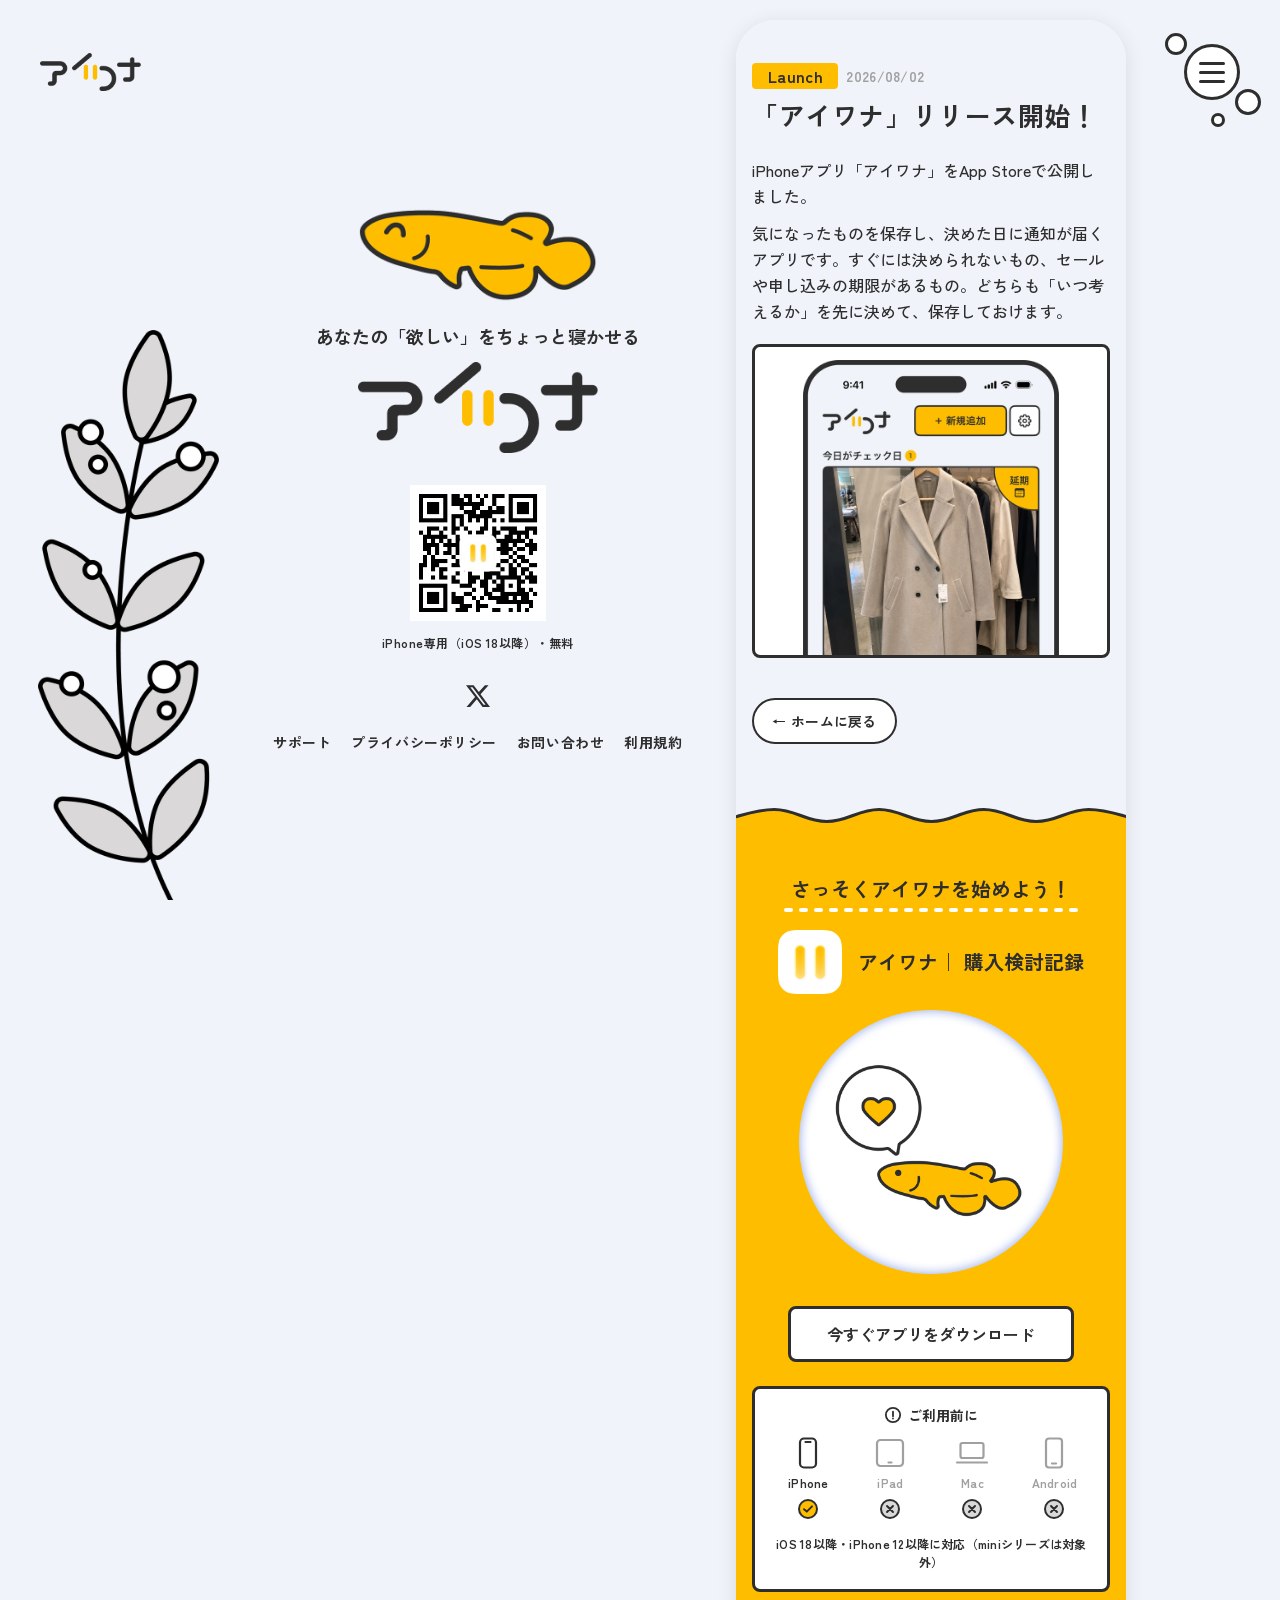
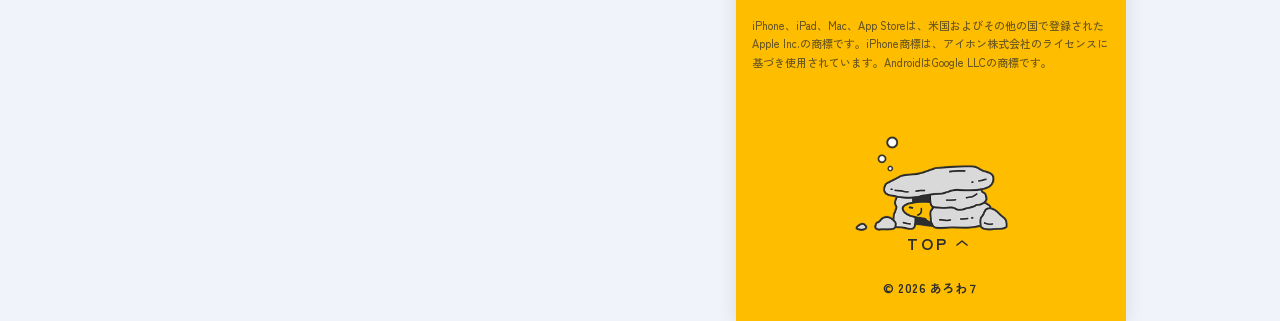
==== news-launch.html @ 1cb03735 "アイワナ公式サイト 公開版（v3.45 相当・GitHub Pages 用） Co-Authored-By: Claude Fable 5.1 <noreply@anthropic.com> Clau" ====
<!doctype html>
<html lang="ja">
<head>
<meta charset="utf-8">
<meta name="viewport" content="width=device-width, initial-scale=1">
<title>「アイワナ」リリース開始！｜アイワナ公式サイト</title>
<meta name="version" content="v3.45 2026-11-09">
<meta name="description" content="iPhoneアプリ「アイワナ」をApp Storeで公開しました。">
<!-- OGP v3.45：SNSやチャットにURLを貼ったときのカード。公開版：og:url と og:image は GitHub Pages のURL。画像は img/ogp.png（1200×630・案B＝魚＋コピー＋ロゴ） -->
<meta property="og:type" content="website">
<meta property="og:site_name" content="アイワナ公式サイト">
<meta property="og:locale" content="ja_JP">
<meta property="og:title" content="「アイワナ」リリース開始！｜アイワナ公式サイト">
<meta property="og:description" content="iPhoneアプリ「アイワナ」をApp Storeで公開しました。">
<meta property="og:url" content="https://ch1cq.github.io/Aiwana_web/news-launch.html">
<meta property="og:image" content="https://ch1cq.github.io/Aiwana_web/img/ogp.png">
<meta property="og:image:width" content="1200">
<meta property="og:image:height" content="630">
<meta name="twitter:card" content="summary_large_image">
<link rel="icon" href="img/favicon.ico" sizes="any">
<link rel="icon" type="image/png" sizes="192x192" href="img/app-icon.png">
<link rel="apple-touch-icon" href="img/app-icon.png">
<link rel="preconnect" href="https://fonts.googleapis.com">
<link rel="preconnect" href="https://fonts.gstatic.com" crossorigin>
<link href="https://fonts.googleapis.com/css2?family=Zen+Kaku+Gothic+New:wght@500;700;900&amp;display=swap" rel="stylesheet">
<link rel="stylesheet" href="css/style.css?v=3.45">
</head>
<body>
<div class="page">
<!-- ヘッダー（スマホ幅）：白＝ロゴ＋メニュー／黄＝アプリアイコン＋名前＋ダウンロード。出ている方が上へ引っ込んでから次が上から出る -->
<header class="hdr hdr-w on">
 <div class="in hdr-in">
  <a class="hdr-logo" href="index.html" data-goto aria-label="アイワナ公式サイトのトップへ"><img src="img/logo.png" alt="アイワナ"></a>
  <button class="burger" type="button" aria-label="メニューを開く" aria-expanded="false" data-open-menu><span></span><span></span><span></span></button>
 </div>
</header>
<header class="hdr hdr-y" aria-hidden="true">
 <div class="in hdr-in">
  <a class="hdr-app" href="index.html" data-goto tabindex="-1"><img src="img/app-icon.png" alt="">アイワナ</a>
  <a class="hdr-dl" href="https://apps.apple.com/app/id6790331914" tabindex="-1">アプリをダウンロード</a>
 </div>
</header>
<!-- ヘッダー（PC幅・みんなの銀行）：画面の幅いっぱい・背景なし。下へスクロールで隠れ、上へで出る -->
<div class="phdr">
 <a class="phdr-logo" href="index.html" data-goto aria-label="アイワナ公式サイトのトップへ"><img src="img/logo.png" alt="アイワナ"></a>
 <button class="burger phdr-burger" type="button" aria-label="メニューを開く" aria-expanded="false" data-open-menu><span></span><span></span><span></span><i class="bub"></i></button> <!-- v3.37：丸の周りに泡3つ（::before・::after・i.bub） -->
</div>
<!-- PC幅の背景：薄青の水槽。アロワナが左右から泳いで入ってくる -->
<div class="bg-layer" aria-hidden="true">
 <img class="bg-plant" src="img/bg-plant.png" alt="" width="440" height="1402"> <!-- v3.37：水草（アセット47→v3.40でアセット48に。線が細い方）。PC幅の左下に固定。v3.39：1280px未満は本体と一緒に左へ動いて画面の外へ -->
</div>
<div class="layout">
<!-- 左（PC幅だけ）v3.28〜：ADAYの構成。画面に固定した面に、魚（その場でふよふよ・口から泡）・キャッチコピー・ロゴ・QR。下にFOLLOW US -->
<aside class="side" aria-label="アイワナについて">
 <div class="side-stack">
  <div class="hero">
   <div class="hero-fish fy"><img src="img/bg-arowana-1.png" alt="" width="519" height="204"><i class="hero-bub"></i><i class="hero-bub"></i><i class="hero-bub"></i></div>
   <p class="hero-copy">あなたの「欲しい」をちょっと寝かせる</p>
   <img class="hero-logo" src="img/logo.png" alt="アイワナ" width="302" height="114">
   <img class="hero-qr" src="img/qr-appstore.png" alt="App Storeのアイワナのページを開くQRコード" width="400" height="400">
   <p class="hero-note">iPhone専用（iOS 18以降）・無料</p>
  </div>
  <a class="hero-x" href="https://x.com/aiwana_app" aria-label="公式X（@aiwana_app）"><svg aria-hidden="true" width="20" height="20" viewBox="0 0 16 16"><path d="M12.6 .75h2.454L9.694 6.892 16 15.25h-4.937L7.196 10.18 2.771 15.25H.316l5.733-6.57L0 .75h5.063l3.495 4.633L12.6.75Zm-.86 13.028h1.36L4.323 2.145H2.865l8.875 11.633Z" fill="currentColor"></path></svg></a>
  <nav class="hero-links" aria-label="サポートと規約"><a href="support.html" data-goto>サポート</a><a href="privacy.html" data-goto>プライバシーポリシー</a><a href="https://docs.google.com/forms/d/e/1FAIpQLSeYzxMm0aLARxkDsGyXCwRQ1I5td704eaObtqfq3ke3TdoxKg/viewform">お問い合わせ</a><a href="terms.html" data-goto>利用規約</a></nav>
 </div>
</aside>
<main class="col">

<article class="art">
 <div class="in rv" style="display: flex; flex-direction: column">
<p class="art-meta"><span class="news-tag">Launch</span><span class="news-date">2026/08/02</span></p>
   <h1>「アイワナ」リリース開始！</h1>
    <p class="lead-p">iPhoneアプリ「アイワナ」をApp Storeで公開しました。</p>
    <p>気になったものを保存し、決めた日に通知が届くアプリです。すぐには決められないもの、セールや申し込みの期限があるもの。どちらも「いつ考えるか」を先に決めて、保存しておけます。</p>
    <figure class="art-fig"><img src="img/kv-phone-home.webp" alt="アイワナのホーム画面"></figure>
  <a class="pill-link art-back" href="index.html" data-goto>← ホームに戻る</a>
 </div>
</article>

<div class="sep" aria-hidden="true" style="background: #f1f3fa"><svg class="wave" viewBox="14 0 390 24" preserveAspectRatio="none" width="100%" height="24"><path d="M0 13.5C0 13.5 31.31 1.5 52.375 1.5C73.44 1.5 83.69 13.5 104.75 13.5C125.81 13.5 136.06 1.5 157.125 1.5C178.19 1.5 188.44 13.5 209.5 13.5C230.56 13.5 240.81 1.5 261.875 1.5C282.94 1.5 293.19 13.5 314.25 13.5C335.31 13.5 345.56 1.5 366.625 1.5C387.69 1.5 419 13.5 419 13.5 V24 H0 Z" fill="#ffbd00"></path><path d="M0 13.5C0 13.5 31.31 1.5 52.375 1.5C73.44 1.5 83.69 13.5 104.75 13.5C125.81 13.5 136.06 1.5 157.125 1.5C178.19 1.5 188.44 13.5 209.5 13.5C230.56 13.5 240.81 1.5 261.875 1.5C282.94 1.5 293.19 13.5 314.25 13.5C335.31 13.5 345.56 1.5 366.625 1.5C387.69 1.5 419 13.5 419 13.5" fill="none" stroke="#2e2e2e" stroke-width="3" vector-effect="non-scaling-stroke"></path></svg></div>
<!-- Download -->
<section id="download" class="sec dl-sec">
 <div class="in rv">
  <div class="dl-head">
   <h2 class="dl-title">さっそくアイワナを始めよう！</h2>
   <svg aria-hidden="true" width="295" height="4" viewBox="0 0 295 4" style="margin-top: 2px; max-width: 100%"><line x1="2" y1="2" x2="293" y2="2" stroke="#ffffff" stroke-width="4" stroke-dasharray="5 10" stroke-linecap="round"></line></svg>
  </div>
  <div class="dl-app">
   <img src="img/app-icon.png" alt="アイワナのアプリアイコン">
   <p>アイワナ｜ 購入検討記録</p>
  </div>
  <img class="dl-mascot" src="img/mascot-heart.webp" alt="ハートの吹き出しとアロワナのマスコット">
  <div class="dl-cta">
   <a href="https://apps.apple.com/app/id6790331914" class="dl-btn">今すぐアプリをダウンロード</a>
  </div>
  <div class="notice">
   <p class="notice-h"><svg aria-hidden="true" width="18" height="18" viewBox="0 0 24 24" fill="none" stroke="#2e2e2e" stroke-width="2.4" stroke-linecap="round" style="flex: none"><circle cx="12" cy="12" r="9.5"></circle><path d="M12 7.5v6M12 16.6v.1"></path></svg>ご利用前に</p>
     <ul class="dev-row" aria-label="対応機種">
      <li class="ok"><svg aria-hidden="true" width="36" height="36" viewBox="0 0 36 36" fill="none" stroke="#2e2e2e" stroke-width="2.2" stroke-linecap="round" stroke-linejoin="round"><rect x="10" y="3.5" width="16" height="29" rx="4" fill="#ffffff"></rect><path d="M15.5 7h5"></path></svg><span>iPhone</span><svg class="mk" aria-label="対応" width="20" height="20" viewBox="0 0 20 20"><circle cx="10" cy="10" r="9" fill="#ffbd00" stroke="#2e2e2e" stroke-width="2"></circle><path d="M6 10.2l2.8 2.4L14 7.4" fill="none" stroke="#2e2e2e" stroke-width="2" stroke-linecap="round" stroke-linejoin="round"></path></svg></li>
      <li class="ng"><svg aria-hidden="true" width="36" height="36" viewBox="0 0 36 36" fill="none" stroke="#2e2e2e" stroke-width="2.2" stroke-linecap="round" stroke-linejoin="round"><rect x="5" y="5" width="26" height="26" rx="3.5"></rect><path d="M16.5 27.5h3"></path></svg><span>iPad</span><svg class="mk" aria-label="非対応" width="20" height="20" viewBox="0 0 20 20"><circle cx="10" cy="10" r="9" fill="#d9d9d9" stroke="#2e2e2e" stroke-width="2"></circle><path d="M7 7l6 6M13 7l-6 6" stroke="#2e2e2e" stroke-width="2" stroke-linecap="round"></path></svg></li>
      <li class="ng"><svg aria-hidden="true" width="36" height="36" viewBox="0 0 36 36" fill="none" stroke="#2e2e2e" stroke-width="2.2" stroke-linecap="round" stroke-linejoin="round"><rect x="6.5" y="8" width="23" height="15" rx="2"></rect><path d="M3 27.5h30"></path></svg><span>Mac</span><svg class="mk" aria-label="非対応" width="20" height="20" viewBox="0 0 20 20"><circle cx="10" cy="10" r="9" fill="#d9d9d9" stroke="#2e2e2e" stroke-width="2"></circle><path d="M7 7l6 6M13 7l-6 6" stroke="#2e2e2e" stroke-width="2" stroke-linecap="round"></path></svg></li>
      <li class="ng"><svg aria-hidden="true" width="36" height="36" viewBox="0 0 36 36" fill="none" stroke="#2e2e2e" stroke-width="2.2" stroke-linecap="round" stroke-linejoin="round"><rect x="10" y="3.5" width="16" height="29" rx="3"></rect><path d="M16 28.5h4"></path></svg><span>Android</span><svg class="mk" aria-label="非対応" width="20" height="20" viewBox="0 0 20 20"><circle cx="10" cy="10" r="9" fill="#d9d9d9" stroke="#2e2e2e" stroke-width="2"></circle><path d="M7 7l6 6M13 7l-6 6" stroke="#2e2e2e" stroke-width="2" stroke-linecap="round"></path></svg></li>
     </ul>
     <p class="notice-s">iOS 18以降・iPhone 12以降に対応（miniシリーズは対象外）</p>
  </div>
 </div>
 <!-- PC幅だけ v3.33〜：黒いフッターの代わり。商標の注記 → 岩＋TOP（スマホ幅と同じひとまとまり・中央）→ ©。下は余裕を持って空ける：v3.34 -->
 <div class="pc-end">
  <p class="legal">iPhone、iPad、Mac、App Storeは、米国およびその他の国で登録されたApple Inc.の商標です。iPhone商標は、アイホン株式会社のライセンスに基づき使用されています。AndroidはGoogle LLCの商標です。</p>
  <a class="pc-top" href="#top" aria-label="ページの先頭へ戻る"><img src="img/to-top-rock.webp" alt="" width="495" height="312"><span>TOP<svg aria-hidden="true" width="12" height="6" viewBox="0 0 12 6" fill="none"><path d="M1 5l5-4 5 4" stroke="currentColor" stroke-width="1.6" stroke-linecap="round" stroke-linejoin="round"></path></svg></span></a>
  <p class="copy">© 2026 あろわ７</p>
 </div>
</section>

</main>
<!-- 右（PC幅だけ）：ダウンロード用QR -->
<aside class="side right" aria-label="ダウンロード">
 <div class="side-stack">
  <p class="bubble">DOWNLOAD</p>
  <div class="side-card" style="padding: 20px 20px 22px; display: flex; flex-direction: column; align-items: center; gap: 12px">
   <img src="img/qr-appstore.png" alt="App Storeのアイワナのページを開くQRコード" style="width: 136px; height: 136px">
   <p style="margin: 0; font-size: 13px; font-weight: 700; line-height: 1.6; text-align: center">iPhoneのカメラで<br>読み取ってください</p>
   <a class="dl-btn" href="https://apps.apple.com/app/id6790331914" style="width: 100%; height: 48px; font-size: 14px">App Storeで見る</a>
   <p style="margin: 0; font-size: 12px; font-weight: 700; line-height: 1.6; text-align: center">iPhone専用（iOS 18以降）・無料<br><span style="font-weight: 500">iPad・Mac・Androidには非対応</span></p>
  </div>
 </div>
</aside>
<footer class="foot">
   <a class="to-top" href="index.html" data-goto aria-label="ページの先頭へ戻る"><img src="img/to-top-rock.webp" alt=""><span>TOP<svg aria-hidden="true" width="12" height="6" viewBox="0 0 12 6" fill="none"><path d="M1 5l5-4 5 4" stroke="#ffffff" stroke-width="1.6" stroke-linecap="round" stroke-linejoin="round"></path></svg></span></a>
   <!-- アプリ名＋2列（確定） -->
   <div class="in fv-a">
    <div class="fa-brand"><img src="img/app-icon.png" alt=""><div><p class="fa-name">アイワナ｜購入検討記録</p><p class="fa-sub">iPhone専用（iOS 18以降）・無料</p></div></div>
    <nav class="fa-links" aria-label="サポートと規約"><a href="support.html" data-goto>サポート<svg aria-hidden="true" width="16" height="16" viewBox="0 0 24 24" fill="none" stroke="#ffffff" stroke-width="2.6" stroke-linecap="round" stroke-linejoin="round" style="flex: none"><path d="M9 5l7 7-7 7"></path></svg></a><a href="privacy.html" data-goto>プライバシーポリシー<svg aria-hidden="true" width="16" height="16" viewBox="0 0 24 24" fill="none" stroke="#ffffff" stroke-width="2.6" stroke-linecap="round" stroke-linejoin="round" style="flex: none"><path d="M9 5l7 7-7 7"></path></svg></a><a href="https://docs.google.com/forms/d/e/1FAIpQLSeYzxMm0aLARxkDsGyXCwRQ1I5td704eaObtqfq3ke3TdoxKg/viewform">お問い合わせ<svg aria-hidden="true" width="16" height="16" viewBox="0 0 24 24" fill="none" stroke="#ffffff" stroke-width="2.6" stroke-linecap="round" stroke-linejoin="round" style="flex: none"><path d="M9 5l7 7-7 7"></path></svg></a><a href="terms.html" data-goto>利用規約<svg aria-hidden="true" width="16" height="16" viewBox="0 0 24 24" fill="none" stroke="#ffffff" stroke-width="2.6" stroke-linecap="round" stroke-linejoin="round" style="flex: none"><path d="M9 5l7 7-7 7"></path></svg></a></nav>
    <a class="fa-x" href="https://x.com/aiwana_app"><svg aria-hidden="true" width="16" height="16" viewBox="0 0 16 16" style="flex: none"><path d="M12.6 .75h2.454L9.694 6.892 16 15.25h-4.937L7.196 10.18 2.771 15.25H.316l5.733-6.57L0 .75h5.063l3.495 4.633L12.6.75Zm-.86 13.028h1.36L4.323 2.145H2.865l8.875 11.633Z" fill="currentColor"></path></svg>@aiwana_app</a>
    <p class="legal">iPhone、iPad、Mac、App Storeは、米国およびその他の国で登録されたApple Inc.の商標です。iPhone商標は、アイホン株式会社のライセンスに基づき使用されています。AndroidはGoogle LLCの商標です。</p><p class="copy">© 2026 あろわ７</p>
   </div>
  </footer>
</div>

<!-- メニュー（スマホ幅）v3.19：ご主人様の Figma「iPhone 13 & 14 - 23」（290:1348）。ヘッダーの下から黄色い面が降りて画面を埋める。三本線は×になる。中でスクロールしない（低い画面では詰める。それでも収まらないときだけ中がスクロール） -->
<div class="mnu" role="dialog" aria-modal="true" aria-label="メニュー" aria-hidden="true">
    <button class="mnu-base" type="button" aria-label="メニューを閉じる" data-close-menu tabindex="-1"></button>
    <div class="mnu-sheet">
     <div class="mnu-body">
      <nav class="mnu-nav" aria-label="ページ内メニュー"><a href="index.html" data-goto><span class="eyebrow"><i></i>Top</span><span class="mnu-ja">ホーム</span></a><a href="index.html#about" data-goto><span class="eyebrow"><i></i>About</span><span class="mnu-ja">アイワナってどんなアプリ？</span></a><a href="index.html#features" data-goto><span class="eyebrow"><i></i>Feature</span><span class="mnu-ja">アイワナでできること</span></a><a href="index.html#usecases" data-goto><span class="eyebrow"><i></i>Case</span><span class="mnu-ja">例えばこんな使い方</span></a><a href="index.html#security" data-goto><span class="eyebrow"><i></i>Security</span><span class="mnu-ja">アイワナの安心設計</span></a><a href="index.html#news" data-goto><span class="eyebrow"><i></i>News</span><span class="mnu-ja">最新情報</span></a></nav>
      <nav class="mnu-sub" aria-label="サポートと規約"><a href="support.html" data-goto>サポート<svg aria-hidden="true" width="6" height="12" viewBox="0 0 6 12" fill="none" style="flex: none"><path d="M1 1l4 5-4 5" stroke="#2e2e2e" stroke-width="1.5" stroke-linecap="round" stroke-linejoin="round"></path></svg></a><a href="privacy.html" data-goto>プライバシーポリシー<svg aria-hidden="true" width="6" height="12" viewBox="0 0 6 12" fill="none" style="flex: none"><path d="M1 1l4 5-4 5" stroke="#2e2e2e" stroke-width="1.5" stroke-linecap="round" stroke-linejoin="round"></path></svg></a><a href="https://docs.google.com/forms/d/e/1FAIpQLSeYzxMm0aLARxkDsGyXCwRQ1I5td704eaObtqfq3ke3TdoxKg/viewform">お問い合わせ<svg aria-hidden="true" width="6" height="12" viewBox="0 0 6 12" fill="none" style="flex: none"><path d="M1 1l4 5-4 5" stroke="#2e2e2e" stroke-width="1.5" stroke-linecap="round" stroke-linejoin="round"></path></svg></a><a href="terms.html" data-goto>利用規約<svg aria-hidden="true" width="6" height="12" viewBox="0 0 6 12" fill="none" style="flex: none"><path d="M1 1l4 5-4 5" stroke="#2e2e2e" stroke-width="1.5" stroke-linecap="round" stroke-linejoin="round"></path></svg></a></nav>
      <a class="dl-btn mnu-dl" href="https://apps.apple.com/app/id6790331914">アプリをダウンロード</a>
     </div>
     <svg class="mnu-hem" viewBox="14 0 390 24" preserveAspectRatio="none" aria-hidden="true"><path d="M0 13.5C0 13.5 31.31 1.5 52.375 1.5C73.44 1.5 83.69 13.5 104.75 13.5C125.81 13.5 136.06 1.5 157.125 1.5C178.19 1.5 188.44 13.5 209.5 13.5C230.56 13.5 240.81 1.5 261.875 1.5C282.94 1.5 293.19 13.5 314.25 13.5C335.31 13.5 345.56 1.5 366.625 1.5C387.69 1.5 419 13.5 419 13.5 L419 0 L0 0 Z" fill="#ffbd00"></path><path d="M0 13.5C0 13.5 31.31 1.5 52.375 1.5C73.44 1.5 83.69 13.5 104.75 13.5C125.81 13.5 136.06 1.5 157.125 1.5C178.19 1.5 188.44 13.5 209.5 13.5C230.56 13.5 240.81 1.5 261.875 1.5C282.94 1.5 293.19 13.5 314.25 13.5C335.31 13.5 345.56 1.5 366.625 1.5C387.69 1.5 419 13.5 419 13.5" fill="none" stroke="#2e2e2e" stroke-width="3" vector-effect="non-scaling-stroke"></path></svg>
     <svg class="mnu-hem mnu-hem-v" viewBox="0 0 24 1676" preserveAspectRatio="xMinYMin slice" aria-hidden="true"><g transform="translate(24 0) rotate(90)"><path d="M0 13.5 C0.00 13.5 31.31 1.5 52.375 1.5 C73.44 1.5 83.69 13.5 104.75 13.5 C125.81 13.5 136.06 1.5 157.125 1.5 C178.19 1.5 188.44 13.5 209.50 13.5 C230.56 13.5 240.81 1.5 261.875 1.5 C282.94 1.5 293.19 13.5 314.25 13.5 C335.31 13.5 345.56 1.5 366.625 1.5 C387.69 1.5 397.94 13.5 419.00 13.5 C440.06 13.5 450.31 1.5 471.375 1.5 C492.44 1.5 502.69 13.5 523.75 13.5 C544.81 13.5 555.06 1.5 576.125 1.5 C597.19 1.5 607.44 13.5 628.50 13.5 C649.56 13.5 659.81 1.5 680.875 1.5 C701.94 1.5 712.19 13.5 733.25 13.5 C754.31 13.5 764.56 1.5 785.625 1.5 C806.69 1.5 816.94 13.5 838.00 13.5 C859.06 13.5 869.31 1.5 890.375 1.5 C911.44 1.5 921.69 13.5 942.75 13.5 C963.81 13.5 974.06 1.5 995.125 1.5 C1016.19 1.5 1026.44 13.5 1047.50 13.5 C1068.56 13.5 1078.81 1.5 1099.875 1.5 C1120.94 1.5 1131.19 13.5 1152.25 13.5 C1173.31 13.5 1183.56 1.5 1204.625 1.5 C1225.69 1.5 1235.94 13.5 1257.00 13.5 C1278.06 13.5 1288.31 1.5 1309.375 1.5 C1330.44 1.5 1340.69 13.5 1361.75 13.5 C1382.81 13.5 1393.06 1.5 1414.125 1.5 C1435.19 1.5 1445.44 13.5 1466.50 13.5 C1487.56 13.5 1497.81 1.5 1518.875 1.5 C1539.94 1.5 1550.19 13.5 1571.25 13.5 C1592.31 13.5 1602.56 1.5 1623.625 1.5 C1644.69 1.5 1654.94 13.5 1676.00 13.5 L1676 0 L0 0 Z" fill="#ffbd00"></path><path d="M0 13.5 C0.00 13.5 31.31 1.5 52.375 1.5 C73.44 1.5 83.69 13.5 104.75 13.5 C125.81 13.5 136.06 1.5 157.125 1.5 C178.19 1.5 188.44 13.5 209.50 13.5 C230.56 13.5 240.81 1.5 261.875 1.5 C282.94 1.5 293.19 13.5 314.25 13.5 C335.31 13.5 345.56 1.5 366.625 1.5 C387.69 1.5 397.94 13.5 419.00 13.5 C440.06 13.5 450.31 1.5 471.375 1.5 C492.44 1.5 502.69 13.5 523.75 13.5 C544.81 13.5 555.06 1.5 576.125 1.5 C597.19 1.5 607.44 13.5 628.50 13.5 C649.56 13.5 659.81 1.5 680.875 1.5 C701.94 1.5 712.19 13.5 733.25 13.5 C754.31 13.5 764.56 1.5 785.625 1.5 C806.69 1.5 816.94 13.5 838.00 13.5 C859.06 13.5 869.31 1.5 890.375 1.5 C911.44 1.5 921.69 13.5 942.75 13.5 C963.81 13.5 974.06 1.5 995.125 1.5 C1016.19 1.5 1026.44 13.5 1047.50 13.5 C1068.56 13.5 1078.81 1.5 1099.875 1.5 C1120.94 1.5 1131.19 13.5 1152.25 13.5 C1173.31 13.5 1183.56 1.5 1204.625 1.5 C1225.69 1.5 1235.94 13.5 1257.00 13.5 C1278.06 13.5 1288.31 1.5 1309.375 1.5 C1330.44 1.5 1340.69 13.5 1361.75 13.5 C1382.81 13.5 1393.06 1.5 1414.125 1.5 C1435.19 1.5 1445.44 13.5 1466.50 13.5 C1487.56 13.5 1497.81 1.5 1518.875 1.5 C1539.94 1.5 1550.19 13.5 1571.25 13.5 C1592.31 13.5 1602.56 1.5 1623.625 1.5 C1644.69 1.5 1654.94 13.5 1676.00 13.5" fill="none" stroke="#2e2e2e" stroke-width="3" vector-effect="non-scaling-stroke"></path></g></svg>
    </div>
</div>
<script src="js/main.js?v=3.45"></script>
</body>
</html>
---- css/style.css ----
/* アイワナ公式サイト v3（2026-11-03）
   スマホ幅（999px以下。v3.42 までは899px以下）＝Figma 139:1064／247:82 の設計そのまま（390px基準・端末幅に比例、480pxで止める）。ヘッダーは1つ（白／黄色）
   PC幅（1000px以上。v3.42 までは900px以上）＝スマホ幅の本体（390px）をそのまま中央に置く（みんなの銀行・ADAY）。両脇にFOLLOW US／DOWNLOAD、背景に泳ぐアロワナ。
   ヘッダーは下へスクロールで隠れ・上へで出る。フッターは画面の幅いっぱい。Caseの入れ替わり（⑦）はスマホ幅だけ
   正本は仕様書（アイワナサイト_仕様書.md）。値はそちらを優先する */
:root{--ink:#2e2e2e;--yel:#ffbd00;--blue:#f1f3fa;--slate:#575d70;--gray:#cfcfcf;--hdr:64px;--hs:1.05;--ease:cubic-bezier(.4,.4,0,1)}
html{scroll-padding-top:var(--hdr)}
html.smooth{scroll-behavior:smooth}
/* 端まで引っ張ったとき（iOSのバウンス）に見える色：v3.26 で html を墨色にしたが、Claudeアプリ内の表示では上の帯だけが墨色になり、下は白のままだった（アプリが下の余白を自分の色で塗っている）ため v3.27 で戻した。下だけ色を変える手段は無く、残る手はバウンス自体を止める overscroll-behavior:none（ご主人様に確認中） */
body{margin:0;background:#ffffff;color:var(--ink);font-family:"Zen Kaku Gothic New",sans-serif;-webkit-font-smoothing:antialiased;font-size:16px;line-height:1.6}
a{color:inherit}
img{display:block;max-width:100%}
.page{position:relative;min-height:100vh;overflow-x:clip;padding-top:var(--hdr);transition:opacity .3s var(--ease)}
/* 現れる（0.6秒）のは、読み込みと位置合わせが済んで .ready が付いてから。JavaScriptが無ければ最初から表示 */
.js .page:not(.ready){opacity:0;transition:none}
.page.ready{animation:pageIn .6s var(--ease) both}
.page.leaving{opacity:0 !important;animation:none}
@keyframes pageIn{from{opacity:0}to{opacity:1}}
/* 本文の幅：端から16px。タブレットなど広い画面では560pxで止めて中央へ（PC幅では本体が390pxなので実質そのまま） */
.in{width:100%;max-width:560px;margin:0 auto;padding:0 16px;box-sizing:border-box}
/* 骨格：スマホ幅は1列。PC幅は 両脇｜本体390px｜両脇 の3列＋下にフッター */
.layout{position:relative;z-index:1;display:grid;grid-template-columns:minmax(0,1fr)}
.col{position:relative;min-width:0;background:#ffffff;overflow-x:clip}
.side,.bg-layer,.phdr{display:none}

/* ===== 共通の部品 ===== */
.eyebrow{margin:0;display:flex;align-items:center;gap:4px;font-size:14px;font-weight:700;letter-spacing:.12em;line-height:20px}
.eyebrow i{display:block;width:9px;height:9px;border-radius:50%;border:1.5px solid currentColor;box-sizing:border-box}
.h2{margin:0;font-size:26px;line-height:34px;font-weight:700}
.sec{position:relative}
.sep{position:relative;height:24px;line-height:0}
.sep .wave{display:block;position:absolute;inset:0;width:100%;height:24px}
/* セクションの境目の線：Figmaと同じく上端と角丸だけ。左右の線は本体の外に出して見せない */
.panel{margin-top:-24px;margin-left:-3px;margin-right:-3px;border:3px solid var(--ink);border-bottom:0;border-radius:24px 24px 0 0}
.dl-btn{display:flex;align-items:center;justify-content:center;background:var(--yel);border:3px solid var(--ink);border-radius:8px;box-sizing:border-box;text-decoration:none;font-weight:700;color:var(--ink)}
.pill-link{display:flex;align-items:center;gap:8px;padding:10px 18px;border:2.5px solid var(--ink);border-radius:999px;background:#ffffff;text-decoration:none;font-weight:700;font-size:14px;letter-spacing:.02em;white-space:nowrap}
.burger{width:48px;height:44px;padding:0;border:0;background:transparent;cursor:pointer;display:flex;flex-direction:column;align-items:center;justify-content:center;gap:6px;-webkit-tap-highlight-color:transparent}
/* 三本線→×（v3.19）：開くときは上下の線が中央へ寄って（0.3秒）から回る（0.3秒）。閉じるときは逆順。真ん中の線は寄り切った瞬間に消える。面は開く0.5秒・閉じる0.3秒【確定】。三本線の0.3秒＋0.3秒はご主人様がモックで触った値 */
.burger span{display:block;width:26px;height:2px;background:var(--ink);border-radius:1px;translate:0 0;rotate:0deg;transition:translate .3s var(--ease) .3s,rotate .3s var(--ease) 0s,opacity 0s linear .3s}
.burger[aria-expanded="true"] span{transition:translate .3s var(--ease) 0s,rotate .3s var(--ease) .3s,opacity 0s linear .3s}
.burger[aria-expanded="true"] span:nth-child(1){translate:0 8px;rotate:45deg}
.burger[aria-expanded="true"] span:nth-child(2){opacity:0}
.burger[aria-expanded="true"] span:nth-child(3){translate:0 -8px;rotate:-45deg}
.news-tag{display:inline-flex;align-items:center;justify-content:center;width:86px;height:26px;border-radius:4px;background:var(--yel);font-size:16px;font-weight:700;letter-spacing:.02em;line-height:20px}
.news-date{font-size:14px;font-weight:700;color:#a1a1a1;letter-spacing:.02em;line-height:20px}
.uc-num{font-family:"Hiragino Kaku Gothic ProN","Hiragino Sans","Zen Kaku Gothic New",sans-serif;font-weight:600}
.bubble{position:relative;display:inline-flex;align-items:center;justify-content:center;margin:0 0 18px;padding:9px 16px;background:#ffffff;border:2.5px solid var(--ink);border-radius:8px;font-size:12px;font-weight:900;letter-spacing:.14em;line-height:16px;color:var(--ink)}
.bubble::after{content:"";position:absolute;left:50%;bottom:-8px;width:12px;height:12px;box-sizing:border-box;background:#ffffff;border-right:2.5px solid var(--ink);border-bottom:2.5px solid var(--ink);transform:translateX(-50%) rotate(45deg)}
/* 現れ方：画面に入ると opacity 0→1・下20px→0、0.7秒 cubic-bezier(0,0,.58,1)（すっと止まる）、1回だけ。
   v3.17（2026-11-04）ご主人様がモックで決めた値。それまでは ADAY の実測値（下100px・0.5秒 ease-in-out）で、「出てくるまでに動く距離が長い」とのこと。ADAYにある0.1秒の遅れは「遅い」とのことで外している。
   セクションの枠（.in）ごとに1回：見出し・本文・イラストがまとめて現れる。Featureは見出し＋1-2-3の組と各段ごと。Caseは白い面の内側（見出し＋カード1）をまとめて（固定中のカード2〜4は枠の外にいるので見えない）。JavaScriptが無いときは最初から表示 */
.js .rv{opacity:0;translate:0 20px;transition:opacity .7s cubic-bezier(0,0,.58,1),translate .7s cubic-bezier(0,0,.58,1)}
.js .rv.is-in{opacity:1;translate:none}
/* KV：ページが現れたら、キャッチコピー→（0.3秒遅れて）イラスト・ボタン・注記の順に現れる（スクロールではなく読み込みで始める。遅れはJavaScript側で付ける） */
.sec-head,.feat-head{display:flex;flex-direction:column}
.dl-head{display:flex;flex-direction:column;align-items:center}
.art-head{display:flex;flex-direction:column}

/* ===== ヘッダー（スマホ幅）：白＝ロゴ＋メニュー（Figma 139:1064 のKVの帯。先頭と上へスクロール）／黄＝アプリアイコン＋名前＋ダウンロード（Figma 247:82。KVを過ぎて下へスクロール）
   切り替えは「出ている方が上へ引っ込み（0.3秒）→ 次の方が上から出る（0.3秒）」。スクロールの速さに依存しない（ご主人様 2026-11-03）。Caseの固定中はどちらも出さない */
.hdr{position:fixed;top:0;left:0;right:0;z-index:30;height:var(--hdr);box-sizing:border-box;background:#ffffff;border-bottom:2px solid var(--gray);transform:translateY(-100%);visibility:hidden;transition:transform .3s var(--ease),visibility 0s linear .3s}
.hdr.on{transform:translateY(0);visibility:visible;transition:transform .3s var(--ease),visibility 0s}
.hdr-y{background:var(--yel);border-color:var(--yel)}
.hdr-in{height:100%;display:flex;align-items:center;justify-content:space-between;gap:16px}
/* ヘッダーの中身は本文の560px止めに従わず、画面の端から16px（iPad miniなどタブレット幅で、ロゴと三本線が本文の幅に寄っていた。ご主人様 2026-11-04、v3.18） */
.hdr .in{max-width:none}
.hdr-logo{display:block;line-height:0}
.hdr-logo img{width:101px;height:38px}
.hdr-app{display:flex;align-items:center;gap:8px;font-size:16px;font-weight:700;text-decoration:none}
.hdr-app img{width:44px;height:44px;border-radius:10px}
.hdr-dl{display:flex;align-items:center;justify-content:center;width:186px;height:44px;box-sizing:border-box;background:#ffffff;border:2px solid var(--ink);border-radius:4px;font-size:14px;font-weight:700;text-decoration:none;color:var(--ink)}

/* ===== KV（Figma 139:1064 の y121–796。ヘッダーの帯はヘッダー側に移した） ===== */
.fv{background:#ffffff;overflow:hidden}
.kv-wrap{container-type:inline-size;width:100%;max-width:480px;margin:0 auto}
.kv{--u:calc(100cqw / 390);display:flex;flex-direction:column;align-items:center;padding:calc(var(--u) * 32) 0 calc(var(--u) * 33)}
.kv h1{margin:0;text-align:center;font-size:calc(var(--u) * 26);line-height:calc(var(--u) * 34);font-weight:700}
.kv-art{position:relative;width:calc(var(--u) * 390);height:calc(var(--u) * 431);margin-top:calc(var(--u) * 10)}
.kv-abs{position:absolute}
.kv-center{display:flex;align-items:center;justify-content:center;width:100%;height:100%}
.kv .dl-btn{margin-top:calc(var(--u) * 39);width:calc(var(--u) * 257);height:calc(var(--u) * 56);font-size:calc(var(--u) * 16)}
.kv-note{margin:calc(var(--u) * 10) 0 0;font-size:calc(var(--u) * 12);font-weight:700;letter-spacing:.04em;text-align:center}
/* KVのふよふよ（キャッチコピーとスマホ画面は動かさない） */
.fy{animation:fy 3.6s ease-in-out infinite alternate}
@keyframes fy{from{transform:translate(0,-6px) rotate(-1.5deg)}to{transform:translate(0,6px) rotate(1.5deg)}}
.fy-1{animation-duration:3.2s;animation-delay:-.6s}
.fy-2{animation-duration:2.9s;animation-delay:-1.8s}
.fy-3{animation-duration:4.2s;animation-delay:-1.1s}
.fy-4{animation-duration:3.9s;animation-delay:-2.6s}
.fy-star{animation:fystar 3s ease-in-out infinite alternate}
@keyframes fystar{from{transform:translateY(-5px) rotate(-10deg)}to{transform:translateY(5px) rotate(10deg)}}
.fy-s2{animation-duration:2.6s;animation-delay:-.9s}.fy-s3{animation-duration:3.4s;animation-delay:-1.7s}.fy-s4{animation-duration:2.8s;animation-delay:-.3s}.fy-s5{animation-duration:3.2s;animation-delay:-2.2s}.fy-s6{animation-duration:2.5s;animation-delay:-1.3s}

/* ===== About（黄色。上下とも波） ===== */
.about{background:var(--yel);padding:24px 0 50px}
.about-grid,.about-text{display:flex;flex-direction:column}
.about .h2{margin-top:10px}
.hl{background:#ffffff}
.lead{margin:8px 0 0;font-size:16px;font-weight:500;line-height:26px}
.lead strong{font-weight:700;text-decoration:underline;text-decoration-color:#ffffff;text-decoration-thickness:2px;text-underline-offset:6px}
.about-card{margin-top:16px;background:#ffffff;border:3px solid var(--ink);border-radius:8px;padding:21px 16px;display:flex;flex-direction:column;align-items:center}
.about-card p{margin:16px 0 0;text-align:center;font-size:16px;font-weight:700;line-height:26px}

/* ===== Feature（薄青） ===== */
.features{background:var(--blue);padding:30px 0 80px}
.stepdots{list-style:none;margin:38px 0 0;padding:0;display:flex;justify-content:center;gap:70px;position:relative}
.stepdots::before{content:"";position:absolute;left:calc(50% - 93px);width:186px;top:25px;height:2px;background:repeating-linear-gradient(90deg,var(--ink) 0 4px,transparent 4px 8px)}
.stepdots li{position:relative;width:52px;display:flex;flex-direction:column;align-items:center;gap:4px}
.sd-dot{width:52px;height:52px;border-radius:50%;background:var(--yel);border:2.5px solid var(--ink);box-sizing:border-box;display:flex;align-items:center;justify-content:center;font-size:24px;font-weight:700;line-height:1}
.sd-label{font-size:16px;font-weight:700;line-height:26px;white-space:nowrap}
.steps{display:flex;flex-direction:column}
.step{margin-top:32px;display:flex;flex-direction:column;align-items:center}
.step:first-child{margin-top:38px}
.step-head{display:flex;align-items:center;gap:9px}
.badge{width:40px;height:40px;border-radius:50%;background:var(--yel);border:2.5px solid var(--ink);box-sizing:border-box;display:flex;align-items:center;justify-content:center;font-size:20px;font-weight:700;line-height:1;flex:none}
/* 丸の中の数字：ブラウザ（WebKit／Chrome）で行の中の字の位置が違うため、JavaScriptで字面（インク）の中心を測って円の中心に合わせる（--nudge） */
.num{display:inline-block;line-height:1;translate:0 var(--nudge, 0px)}
.num .bl{display:inline-block;width:0;height:0;vertical-align:baseline}
.step h3{margin:0;font-size:20px;line-height:34px;font-weight:700}
.step img{width:294px;aspect-ratio:1 / 1;margin-top:17px}
.step p{margin:16px 0 0;align-self:stretch;font-size:16px;font-weight:500;line-height:26px}

/* ===== Case（白の角丸パネル）=====
   基本：見出しのあとにカードを縦に並べる。カードは長方形のまま（イラスト311px）、高さは文の長さで少し変わるだけ
   スマホ幅（599px以下。v3.40 までは899px以下。タブレット幅では下に大きな余白が出るためやめた）で画面の高さに余裕があるとき（.case-anim）：見出しごと白い面を画面の高さ（100vh）で上に固定し、その間ヘッダーは引っ込める。
   カードは見出しの下に上寄せで置き、画面の下から上がってきて、1・3枚目は左、2・4枚目は右へ傾いてはける（⑦）。4枚目はSecurityが上がってくる間に右へはける
   進み方：1枚につきアニメーションは1本。範囲は固定している間（contain 0%〜100%＝画面の高さ×2.4）。4枚目は残り、枠ごとスクロールで上へ流れる（v3.8・ご主人様「4番ははけなくてもいい」）
   白い面は JavaScript で fixed に切り替えて止める（sticky は iOS で震える）。カードは対応ブラウザ（.sda）ならCSSのスクロール連動、未対応（.jsmode）ならJavaScriptで進み具合を計算して動かす */
.case{position:relative;margin-top:-24px}
.case-pin{position:relative;box-sizing:border-box;background:#ffffff;border:3px solid var(--ink);border-bottom:0;border-radius:24px 24px 0 0;margin:0 -3px;padding:37px 0 56px}
.case-pin .in{display:flex;flex-direction:column}
.uc-list{margin-top:24px;display:flex;flex-direction:column;gap:24px}
.uc-card{position:relative;display:flex;flex-direction:column;box-sizing:border-box;background:var(--blue);border:3px solid var(--ink);border-radius:8px;padding:14px 21px 29px}
.case-bg{display:none}
.case-anim .case{--pinh:100vh;--dist:240vh;height:calc(var(--pinh) + var(--dist));view-timeline:--case block}
.case-anim .case-pin{height:var(--pinh);display:flex;flex-direction:column;padding-bottom:0}
.case-anim .case-pin .in{flex:1;min-height:0}
/* 固定中：枠（切り抜く範囲）は見出しの直下から画面の下まで。カードは枠の上から32px下に置く（はけるときに上の角が約28px上に出ても切れず、見出しにも被らない。案2→ご主人様「もう少し上に」で 44→32px、上がる量は2%→0に・2026-11-03） */
.case-anim .uc-list{position:relative;display:block;flex:1;min-height:0;margin:0 -16px 0;overflow:hidden}
.case-anim .case-bg{display:block;position:absolute;inset:0;pointer-events:none}
.case-bg>*{position:absolute;display:block;border-radius:50%;border:2px solid var(--ink);background:#ffffff;box-sizing:border-box}
.case-anim .uc-card{position:absolute;left:16px;right:16px;top:32px;will-change:transform;animation:1s linear both paused}
.case-anim .uc-1{animation-name:side-1}.case-anim .uc-2{animation-name:side-2}.case-anim .uc-3{animation-name:side-3}.case-anim .uc-4{animation-name:side-4}
/* 白い面の止め方（両方式とも）：固定の前＝そのまま／固定中＝fixed／固定のあと＝Caseの下端に置く（JavaScriptで切り替え）。
   sticky は iOS（WKWebView／Safari）で1コマ遅れて上下に震えたため使わない（2026-11-03 録画の解析：固定中に見出しが毎フレーム±2px動いていた） */
.case-anim .case.is-fixed .case-pin{position:fixed;top:0;left:-3px;right:-3px;margin:0}
.case-anim .case.is-end .case-pin{position:absolute;bottom:0;left:-3px;right:-3px;margin:0}
/* 対応ブラウザ：カードはCSSのスクロール連動 */
.sda.case-anim .uc-card{animation-duration:auto;animation-play-state:running;animation-timeline:--case;animation-range:contain 0% contain 100%}
/* ⑦（2026-11-02 採用）：固定中の区間 6–30／38–62／70–94%。はける＝前半60%・加速、上がる＝30%遅れて・減速。はける距離は幅の135%、8°傾ける（上下には動かさない。2026-11-03 案2：以前は12°・6%上がる→8°・2%→カードを上げるため上がる量を0に）。上がる出発点は画面の下（100vh） */
@keyframes side-1{0%{transform:translate(0px, 0px) rotate(0deg);animation-timing-function:cubic-bezier(.55,0,1,.45)}6%{transform:translate(0px, 0px) rotate(0deg);animation-timing-function:cubic-bezier(.55,0,1,.45)}20.4%{transform:translate(-135%, 0px) rotate(-8deg)}100%{transform:translate(-135%, 0px) rotate(-8deg)}}
@keyframes side-2{0%{transform:translate(0px, var(--pinh)) rotate(0deg);animation-timing-function:cubic-bezier(0,.55,.45,1)}13.2%{transform:translate(0px, var(--pinh)) rotate(0deg);animation-timing-function:cubic-bezier(0,.55,.45,1)}30%{transform:translate(0px, 0px) rotate(0deg);animation-timing-function:cubic-bezier(.55,0,1,.45)}38%{transform:translate(0px, 0px) rotate(0deg);animation-timing-function:cubic-bezier(.55,0,1,.45)}52.4%{transform:translate(135%, 0px) rotate(8deg)}100%{transform:translate(135%, 0px) rotate(8deg)}}
@keyframes side-3{0%{transform:translate(0px, var(--pinh)) rotate(0deg);animation-timing-function:cubic-bezier(0,.55,.45,1)}45.2%{transform:translate(0px, var(--pinh)) rotate(0deg);animation-timing-function:cubic-bezier(0,.55,.45,1)}62%{transform:translate(0px, 0px) rotate(0deg);animation-timing-function:cubic-bezier(.55,0,1,.45)}70%{transform:translate(0px, 0px) rotate(0deg);animation-timing-function:cubic-bezier(.55,0,1,.45)}84.4%{transform:translate(-135%, 0px) rotate(-8deg)}100%{transform:translate(-135%, 0px) rotate(-8deg)}}
@keyframes side-4{0%{transform:translate(0px, var(--pinh)) rotate(0deg);animation-timing-function:cubic-bezier(0,.55,.45,1)}77.2%{transform:translate(0px, var(--pinh)) rotate(0deg);animation-timing-function:cubic-bezier(0,.55,.45,1)}94%{transform:translate(0px, 0px) rotate(0deg)}100%{transform:translate(0px, 0px) rotate(0deg)}}

/* ===== Security（スレート色の角丸パネル） ===== */
.security{background:var(--slate);color:#ffffff;padding:37px 0 80px}
.security .in{display:flex;flex-direction:column}
.security .fishbowl{width:167px;height:146px;margin:24px auto 0}
.security .lead-s{margin:24px 0 0;font-size:16px;font-weight:500;line-height:23px;letter-spacing:.02em}
.safe-grid{margin-top:24px;display:grid;grid-template-columns:repeat(2,minmax(0,1fr));gap:4px}
.safe-tile{display:flex;align-items:center;gap:8px;min-height:72px;box-sizing:border-box;padding:10px 12px 10px 14px;background:#ffffff;border:2.5px solid var(--ink);border-radius:8px;font-size:16px;font-weight:700;line-height:20px;letter-spacing:.02em;color:var(--ink)}

/* ===== News（薄青の角丸パネル。各カードは記事ページへ） ===== */
.news{background:var(--blue);padding:37px 0 64px}
.news-list{margin-top:24px;display:flex;flex-direction:column;gap:8px}
.news-card{display:flex;align-items:center;justify-content:space-between;gap:12px;min-height:94px;box-sizing:border-box;padding:17px 13px;background:#ffffff;border:3px solid var(--ink);border-radius:8px;text-decoration:none}
.news-title{font-size:16px;font-weight:700;letter-spacing:.02em;line-height:20px}
.chev{flex:none;width:40px;height:40px;box-sizing:border-box;border:2.5px solid var(--ink);border-radius:8px;background:#ffffff;display:flex;align-items:center;justify-content:center}

/* ===== Download（黄色。トップ・記事ページ共通） ===== */
.dl-sec{background:var(--yel);padding:40px 0 136px}
.dl-sec .in{display:flex;flex-direction:column;align-items:center}
.dl-title{margin:0;font-size:20px;line-height:34px;font-weight:700;text-align:center}
.dl-app{margin-top:18px;display:flex;align-items:center;gap:16px}
.dl-app img{width:64px;height:64px;border-radius:14px}
.dl-app p{margin:0;font-size:20px;line-height:34px;font-weight:700}
.dl-mascot{width:264px;aspect-ratio:1 / 1;margin-top:16px}
.dl-cta{margin-top:32px;display:flex;flex-direction:column;align-items:center}
.dl-cta .dl-btn{width:286px;max-width:100%;height:56px;font-size:16px;background:#ffffff}
/* ご利用前に（①対応機種アイコン：白い枠つき） */
.notice{align-self:stretch;margin-top:24px;box-sizing:border-box;padding:16px 12px 18px;background:#ffffff;border:3px solid var(--ink);border-radius:8px}
.notice-h{margin:0 0 10px;display:flex;align-items:center;justify-content:center;gap:6px;font-size:14px;font-weight:700;line-height:20px}
.notice-s{margin:16px 0 0;font-size:12px;font-weight:700;line-height:18px;letter-spacing:.02em;text-align:center}
.dev-row{list-style:none;margin:0;padding:0;display:grid;grid-template-columns:repeat(4,minmax(0,1fr))}
.dev-row li{display:flex;flex-direction:column;align-items:center;gap:2px;font-size:12px;font-weight:700;letter-spacing:.02em}
.dev-row li .mk{margin-top:4px}
.dev-row li.ng svg:first-child,.dev-row li.ng span{opacity:.45}

/* ===== フッター（アプリ名＋2列で確定）。スマホ幅は本体の下に。PC幅は画面の幅いっぱい（みんなの銀行） ===== */
.foot{position:relative;background:var(--ink);color:#ffffff;padding:64px 0 120px}
.pc-end{display:none} /* v3.33：PC幅だけ（黒いフッターの代わり） */
.foot a{color:#ffffff;text-decoration:none}
.to-top{position:absolute;right:16px;top:-72px;width:153px;display:flex;flex-direction:column;align-items:center;text-decoration:none !important}
.to-top img{width:153px;height:96px}
.to-top span{display:flex;align-items:center;gap:6px;font-size:16px;font-weight:700;letter-spacing:.2em;line-height:23px;margin-left:12px}
.legal{margin:24px 0 0;font-size:11px;font-weight:500;line-height:1.7;color:var(--gray)}
.copy{margin:8px 0 0;font-size:12px;font-weight:700;letter-spacing:.04em}
.fa-brand{display:flex;align-items:center;gap:12px}
.fa-brand img{width:48px;height:48px;border-radius:11px;flex:none}
.fa-name{margin:0;font-size:16px;font-weight:700;line-height:24px}
.fa-sub{margin:2px 0 0;font-size:12px;font-weight:700;color:var(--gray)}
.fa-links{margin-top:28px;display:grid;grid-template-columns:repeat(2,minmax(0,1fr));column-gap:16px}
.fa-links a{position:relative;display:flex;align-items:center;justify-content:space-between;gap:8px;padding:14px 0;border-bottom:1.5px solid rgba(255,255,255,0.28);font-size:14px;font-weight:700;letter-spacing:.02em}
.fa-x{margin-top:28px;display:inline-flex;align-items:center;gap:8px;padding:9px 16px;border:2px solid #ffffff;border-radius:999px;font-size:14px;font-weight:700;background:transparent;color:#ffffff}

/* ===== メニュー（スマホ幅だけ）v3.19：ご主人様の Figma 290:1348 =====
   ヘッダー（白・ロゴ＋三本線）はそのまま残し、その下から黄色い面が降りて画面を埋める（開く0.5秒・閉じる0.3秒【確定】ご主人様 2026-11-04）。面の下の縁はサイト共通の波（24px・動かない）で、閉じると縁ごと画面の上に隠れる。項目を押すと、面が閉じ切ってから（0.3秒後に）その位置へ移る。
   ヘッダーは z-index 30、メニューは 25 なので面はヘッダーの下に潜る。降りている間、下のページは暗い幕（rgba(0,0,0,.4)）で暗くなる。
   中身（Figmaの数値をそのまま。画面の上端ではなくヘッダーの下端が基準）：上18px → 6項目（小見出し14px/字間12%/行20px＋見出し20px/700/行34px、6px下に白い点線2px（点4・間4）。点線まで含めて1項目70px）→ 32px → サポート等の4リンク（2列・列の間14px・行20px・行の間40px・右端に小さな矢印）→ 40px → 白い「アプリをダウンロード」（257×56・線3px・角丸8px）
   画面の高さ740px未満（Safariのツールバーが出ている間の iPhone 12〜14 など）は余白を詰め、それでも収まらない低い画面だけ中がスクロールする */
.mnu{position:fixed;inset:0;z-index:25;visibility:hidden;transition:visibility 0s linear .3s}
.mnu.open{visibility:visible;transition:visibility 0s}
.mnu-base{position:absolute;inset:0;width:100%;height:100%;margin:0;padding:0;border:0;background:rgba(0,0,0,0.4);cursor:pointer;opacity:0;transition:opacity .3s var(--ease)}
.mnu.open .mnu-base{opacity:1;transition:opacity .5s var(--ease)}
.mnu-sheet{position:absolute;left:0;right:0;top:var(--hdr);height:calc(100% - var(--hdr));background:var(--yel);translate:0 calc(-100% - 24px);transition:translate .3s var(--ease)}
.mnu.open .mnu-sheet{translate:0 0;transition:translate .5s var(--ease)}
.mnu.now,.mnu.now .mnu-base,.mnu.now .mnu-sheet{transition:none}
.mnu-hem{position:absolute;left:0;top:100%;width:100%;height:24px;display:block;pointer-events:none}
.mnu-hem-v{display:none} /* 縦の波はPC幅だけ */
.mnu-body{position:absolute;inset:0;overflow-y:auto;overscroll-behavior:contain;-webkit-overflow-scrolling:touch;padding:18px max(16px, calc(50% - 264px)) 24px;box-sizing:border-box;display:flex;flex-direction:column}
/* 左右：本文（.in）と同じく端から16px・タブレット幅では560pxで中央（ご主人様 2026-11-04「中央でお願い」）。ヘッダーのロゴ・×は画面の端 */
html.mnu-lock{overflow:hidden}
.mnu-nav{display:flex;flex-direction:column}
.mnu-nav a{display:block;padding:8px 0;color:var(--ink);text-decoration:none;background:repeating-linear-gradient(90deg,#ffffff 0 2px,transparent 2px 6px,#ffffff 6px 8px) left bottom/100% 2px no-repeat}
.mnu-nav .eyebrow i{background:#ffffff}
.mnu-ja{display:block;font-size:20px;font-weight:700;line-height:34px}
.mnu-sub{margin-top:32px;display:grid;grid-template-columns:repeat(2,minmax(0,1fr));column-gap:14px;row-gap:40px}
.mnu-sub a{display:flex;align-items:center;justify-content:space-between;gap:8px;font-size:14px;font-weight:700;line-height:20px;color:var(--ink);text-decoration:none;white-space:nowrap}
.mnu-dl{margin:40px auto 0;width:257px;max-width:100%;height:56px;font-size:16px;background:#ffffff;flex:none}
@media (max-width:999px) and (max-height:739px){
.mnu-body{padding-top:12px;padding-bottom:16px}
.mnu-nav a{padding:4px 0 6px}
.mnu-sub{margin-top:20px;row-gap:24px}
.mnu-dl{margin-top:24px}
}

/* ===== 記事ページ ===== */
.art{background:var(--blue);padding:32px 0 64px}
.art-meta{margin:0;display:flex;align-items:center;gap:8px}
.art h1{margin:9px 0 0;font-size:26px;line-height:34px;font-weight:700;letter-spacing:.02em}
.art h2{margin:27px 0 0;font-size:20px;line-height:30px;font-weight:700;letter-spacing:.02em}
.art p{margin:11px 0 0;font-size:16px;font-weight:500;line-height:26px}
.art .lead-p{margin-top:25px}
.art .end-p{margin-top:64px}
.art-fig{margin:20px 0 0;height:314px;box-sizing:border-box;background:#ffffff;border:3px solid var(--ink);border-radius:8px;overflow:hidden;display:flex;justify-content:center}
.art-fig img{width:256px;height:auto;margin-top:13px;align-self:flex-start}
.art h2 + .art-fig{margin-top:20px}
.art-fig + h2{margin-top:27px}
.art-back{margin-top:40px;align-self:flex-start}

/* ===== サポート・プライバシーポリシー・利用規約（v3.15〜）。記事ページと同じ骨格。小見出し・箇条書き・Q&A（トグル）・制定日 ===== */
.art h3{margin:20px 0 0;font-size:16px;line-height:26px;font-weight:700;letter-spacing:.02em}
.art h3 + p{margin-top:6px}
.art ul{margin:10px 0 0;padding:0 0 0 1.3em;font-size:16px;font-weight:500;line-height:26px}
.art li{margin-top:4px}
.art li::marker{color:var(--ink)}
.art p a{color:inherit;font-weight:700;text-decoration:underline;text-decoration-thickness:1.5px;text-underline-offset:3px}
/* Q&A（v3.16）：ADAYの作り。白いカードに「Q」（黄色）＋質問（太字）＋右に丸い矢印。押すと答えが0.3秒で開く（高さ0→自動）。矢印は上下反転 */
.faq{margin-top:12px;background:#ffffff;border:3px solid var(--ink);border-radius:8px;box-sizing:border-box}
.art h2 + .faq{margin-top:16px}
.faq-q{width:100%;margin:0;padding:13px 13px 13px 16px;border:0;background:none;font:inherit;color:inherit;text-align:left;display:flex;align-items:center;gap:10px;cursor:pointer;font-size:16px;font-weight:700;line-height:26px;letter-spacing:.02em;-webkit-tap-highlight-color:transparent}
/* Q：ブラウザで行の中の字の位置が違う（1行のときQが少し下に見える・ご主人様 2026-11-04）ため、JavaScriptで字面の中心を質問の字面の中心に合わせる（--nudge。Featureの番号と同じ仕組み） */
.qm{flex:none;width:20px;color:var(--yel);font-size:20px;font-weight:900;line-height:26px;translate:0 var(--nudge, 0px)}
.qm .bl,.faq-t .bl{display:inline-block;width:0;height:0;vertical-align:baseline}
.faq-t{flex:1;min-width:0}
/* 矢印：丸は付けない（ご主人様 2026-11-04「シェブロンに丸いらない」）。
   v3.22〜v3.24 の経緯：iPhone では、矢印の箱（CSSの要素）を transform で回すと、回転のアニメーション中だけ箱が1〜3px上に描かれて終わると戻る（録画 18:15・18:24・18:40 を1コマずつ測定）。位置合わせを translate／top／transform の中のどれに置いても同じだった＝iOSが transform をアニメーションする要素を別のレイヤーに載せるときの位置の問題で、こちらの位置合わせの方法では避けられない。
   v3.25：**箱（CSSの要素）は回さず、SVGの中の線（path）だけを回す**。SVGの中身の回転は別レイヤーに載らず、その場で描き直されるので位置が変わらない。箱は動かさないので、位置合わせ（top）はアニメーションの影響を受けない。位置合わせは箱ではなくSVGそのものの位置を測って行う（iOSで行内のSVGが箱の中で下に置かれても、その分も含めて合わせる） */
.faq-i{flex:none;width:26px;height:26px;box-sizing:border-box;display:flex;align-items:center;justify-content:center;position:relative;top:var(--nudge, 0px)}
.faq-i svg{display:block;width:12px;height:8px;overflow:visible}
.faq-i svg path{transform-box:fill-box;transform-origin:center;transform:rotate(0deg);transition:transform .3s var(--ease)}
.faq-q[aria-expanded="true"] .faq-i svg path{transform:rotate(180deg)}
.faq-c{display:grid;grid-template-rows:0fr;transition:grid-template-rows .3s var(--ease)}
.faq-q[aria-expanded="true"] + .faq-c{cursor:pointer} /* 開いている中身を押しても閉じる（ご主人様 2026-11-04） */
.faq-q[aria-expanded="true"] + .faq-c{grid-template-rows:1fr}
.faq-a{overflow:hidden;min-height:0}
.art .faq-a p{margin:0;padding:0 16px 16px 46px}
/* お問い合わせ（v3.20〜）：説明文は本文と同じ段落。ボタンの中に「お問い合わせフォームへ ↗」（16px）と「※Googleフォームが開きます」（12px・灰色）を縦に。白い枠は廃止。Figma 299:1456 は配置の参考だけで、文字の大きさと幅は v3.16 のまま（ご主人様 2026-11-04） */
.contact-cta{margin-top:48px;display:flex;flex-direction:column;align-items:center}
.contact-cta .dl-btn{width:286px;max-width:100%;height:auto;padding:14px 16px;flex-direction:column;gap:4px;background:#ffffff}
.contact-cta .contact-main{display:flex;align-items:center;gap:8px;font-size:16px;line-height:20px}
.contact-cta .contact-note{font-size:12px;line-height:18px;font-weight:700;color:#a1a1a1;letter-spacing:.02em}
.legal-meta{margin:40px 0 0;padding:16px 0;border-top:1.5px solid var(--gray);border-bottom:1.5px solid var(--gray);display:grid;grid-template-columns:auto 1fr;column-gap:16px;row-gap:4px;font-size:14px;font-weight:500;line-height:22px;letter-spacing:.02em;color:var(--ink)}
.legal-meta dt,.legal-meta dd{margin:0}
.legal-meta + .art-back{margin-top:32px}
.art.art-end{padding-bottom:104px} /* ダウンロード節を置かないページ：フッターの岩（上72px）と戻るボタンの間を空ける */

/* ===== PC幅（1000px以上。v3.42：900→1000。999px以下では三本線の左上の泡が本体に重なるため） ===== */
@media (min-width:1000px){
/* ===== PC幅 v3.28（2026-11-09・ご主人様「ADAYみたいに」）=====
   構成：左＝画面に固定した面（魚・キャッチコピー・ロゴ・ダウンロード。下にFOLLOW US）／右寄り＝スマホ幅の本体390px（上の角丸40・影）／右端＝余白（画面幅の12%・ADAYの実測 278/2316）。背景は薄青のまま（泳ぐアロワナと泡も残す）。
   ADAYの実測（2316×1271）：右の本体440px・右余白278px・上20px・角丸48、左の面は sticky で画面の高さいっぱい、犬202×145→小さなコピー16px→ロゴ70px→ボタン340×82、下にSNS。ヘッダー＝ロゴ（左40px）＋白い丸の三本線56px（右40px・上44px）。メニュー＝右半分・角丸40px 0 0 40px・幕 rgba(0,0,0,.4)・0.3秒 cubic-bezier(.4,.4,0,1) */
:root{--pc-right:clamp(128px, 12vw, 280px); /* 右の余白の最小を128px（v3.42。1000〜1066px で三本線の泡が本体から10px離れるように。1067px以上は12vwのまま） */
 /* 水草（v3.39）：高さは画面の64%（最大660px）。幅は画像の比（アセット48：440/1402＝0.3139。v3.40）。1280px以上は画面の左端から clamp(24px,3vw,64px)。1280px未満は本体の左端から698px左（＝1280pxのときの距離）に固定し、本体と一緒に左へ動いて画面の外へ出る */
 --plant-h:min(64vh, 660px); --plant-w:calc(min(64vh, 660px) * 0.3139); --plant-left:clamp(24px, 3vw, 64px); --plant-right:calc(var(--plant-left) + var(--plant-w))}
@media (max-width:1279px){:root{--plant-left:calc(100vw - 390px - var(--pc-right) - 698px)}}
.page{padding-top:0;background:var(--blue)}
.hdr{display:none}
.layout{grid-template-columns:minmax(0,1fr) 390px var(--pc-right)}
.col{margin-top:20px;border-radius:40px 40px 0 0;box-shadow:0 4px 20px rgba(0,0,0,0.1)}
.fv,.art{border-radius:40px 40px 0 0}
/* 左の面：画面に固定。中身は上下中央、FOLLOW US は下 */
.side{display:block;position:relative}
/* 左の面（v3.39）：中身（魚〜リンク）は「水草の右端〜本体の左端」の中央。水草が画面の外に出たら「画面の左端〜本体の左端」の中央 */
.side-stack{position:fixed;top:0;left:0;bottom:0;width:calc(100% - 390px - var(--pc-right));box-sizing:border-box;padding:120px 0 60px max(0px, var(--plant-right));display:flex;flex-direction:column;align-items:center;justify-content:center}
.side.right .side-stack{display:none}
.hero{display:flex;flex-direction:column;align-items:center;text-align:center}
/* 魚（吹き出しなし・240px）：KVと同じふよふよ。口（左）から泡が3つ、上へ上がって消える（2.6秒・ずらして） */
.hero-fish{position:relative;width:240px}
.hero-fish img{width:100%;height:auto;display:block}
.hero-bub{position:absolute;left:-6%;top:28%;width:16px;height:16px;box-sizing:border-box;border-radius:50%;border:2px solid var(--ink);background:#ffffff;opacity:0;animation:mouthbub 2.6s ease-out infinite} /* 口の少し先（魚の外）から出て、左上へ。魚に被らない（v3.30） */
.hero-bub:nth-child(3){width:12px;height:12px;animation-delay:.9s}
.hero-bub:nth-child(4){width:8px;height:8px;animation-delay:1.7s}
@keyframes mouthbub{0%{transform:translate(0,0) scale(.6);opacity:0}15%{opacity:1}100%{transform:translate(-22px,-64px) scale(1);opacity:0}}
.hero-copy{margin:20px 0 0;font-size:18px;line-height:28px;font-weight:700;white-space:nowrap}
.hero-logo{width:240px;height:auto;display:block;margin-top:12px}
.hero-qr{width:136px;height:136px;display:block;margin-top:32px}
.hero-note{margin:12px 0 0;font-size:12px;font-weight:700;letter-spacing:.04em}
/* X（v3.32）：Xの字形だけ（丸なし・24px・墨色）。QRの注記の32px下（画面の下ではなく、魚〜QRの組の中）。ホバーで薄く */
.hero-x{margin-top:32px;display:block;line-height:0;color:var(--ink);transition:opacity .3s var(--ease)}
.hero-x svg{display:block;width:24px;height:24px}
@media (hover:hover){.hero-x:hover{opacity:.5}}
/* リンク（v3.33）：Xの24px下に1行。ADAYのSNSの下のリンク行と同じ */
.hero-links{margin-top:24px;display:flex;flex-wrap:wrap;justify-content:center;gap:8px 20px}
.hero-links a{position:relative;font-size:14px;font-weight:700;letter-spacing:.04em;line-height:20px;color:var(--ink);text-decoration:none} /* 14px（v3.41。v3.33〜は12px） */
.side-card{width:100%;max-width:232px;box-sizing:border-box;background:#ffffff;border:2.5px solid var(--ink);border-radius:16px}
/* 背景（v3.37）：薄青＋左下に水草（ご主人様のイラスト・アセット48）。泳ぐアロワナ3匹（v3.28〜v3.30）と下から上がる泡（〜v3.28）はやめ、v3.43 で要素ごと消した */
.bg-layer{display:block;position:fixed;inset:0;z-index:0;pointer-events:none;overflow:hidden}
.bg-plant{position:absolute;left:var(--plant-left);bottom:-6px;height:var(--plant-h);width:auto} /* v3.39：急に消さず、1280px未満は本体と一緒に左へ（.bg-layer の overflow:hidden で画面の外は切れる） */
/* 消え際（v3.44・ご主人様 iPad 12.9縦で葉先だけ見えた）：見えている幅が全体の60%を切ったら薄くし始め、10%で0。割り算は tan(atan2()) で（iOS 15.4／Chrome 111 以降。未対応では今までどおり1） */
.bg-plant{opacity:clamp(0, tan(atan2(var(--plant-right) - var(--plant-w) * 0.1, var(--plant-w) * 0.5)), 1)}
/* PC幅のヘッダー（ADAY）：画面の幅いっぱい・背景なし。左にロゴ、右に白い丸の三本線。常に出ている（スクロールで隠さない）。メニュー（z25）より上に置き、×で閉じられるようにする */
.phdr{position:fixed;top:0;left:0;right:0;z-index:30;display:flex;align-items:center;justify-content:space-between;padding:44px 40px;box-sizing:border-box;pointer-events:none}
.phdr.hide{transform:none}
.phdr>*{pointer-events:auto}
.phdr-logo{display:block;line-height:0}
.phdr-logo img{width:101px;height:38px}
.phdr-r{display:none}
.phdr-burger{position:relative;width:56px;height:56px;border-radius:50%;background:#ffffff;border:3px solid var(--ink);box-sizing:border-box;padding:0;cursor:pointer;display:flex;flex-direction:column;align-items:center;justify-content:center;gap:6px}
/* 泡3つ（v3.37・ご主人様の画像）：丸84px基準の位置を56pxに換算。左上22px・右下26px・下14px。線は丸・泡とも3px（v3.41。v3.38〜v3.40 は2.5px）、丸と泡・泡同士は少し離す（v3.38）。丸の縁より手前に描く。押せる範囲は丸だけ */
.phdr-burger::before,.phdr-burger::after,.phdr-burger .bub{content:"";position:absolute;box-sizing:border-box;border-radius:50%;background:#ffffff;border:3px solid var(--ink);pointer-events:none}
.phdr-burger::before{width:22px;height:22px;left:-22px;top:-14px}
.phdr-burger::after{width:26px;height:26px;left:48px;top:42px}
.phdr-burger .bub{width:14px;height:14px;left:24px;top:66px}
/* 三本線の線（PC幅）：3px（v3.40・ご主人様「もう1太く」。スマホ幅は2pxのまま）。×のときの寄せ幅は線3＋間6＝9px */
.phdr-burger span{height:3px;border-radius:1.5px}
.phdr-burger[aria-expanded="true"] span:nth-child(1){translate:0 9px}
.phdr-burger[aria-expanded="true"] span:nth-child(3){translate:0 -9px}
/* メニュー（PC幅）：右から出る黄色い面（幅は画面の半分・最小420px）。縁の波は無し */
.mnu{display:block;transition:visibility 0s linear .3s}
.mnu-sheet{top:0;height:100%;left:auto;right:0;width:480px;translate:calc(100% + 24px) 0;transition:translate .3s var(--ease)} /* 幅480px（v3.31。v3.28〜v3.30 の画面の半分は広すぎた） */
.mnu.open .mnu-sheet{translate:0 0;transition:translate .3s var(--ease)}
.mnu-base{transition:opacity .3s var(--ease)}
.mnu.open .mnu-base{transition:opacity .3s var(--ease)}
.mnu-hem{display:none}
.mnu-hem-v{display:block;position:absolute;top:0;right:100%;left:auto;width:24px;height:100%;pointer-events:none} /* 左の縁の波（スマホ幅の縁と同じ形を縦に） */
.mnu-body{padding:120px 45px 40px}
/* フッター：本体（390px）の下にスマホ幅のまま置く（ADAY）。本体と同じ影、下の角丸 */
/* フッター（v3.33）：PC幅では黒いフッターを出さない（ADAY）。リンクは左の面（.hero-links）、商標の注記・©・TOPは本体の最後のセクションの末尾（.pc-end） */
.foot{display:none}
.dl-sec{padding-bottom:0}
.col>.art:last-child{padding-bottom:0} /* 記事が最後のページ（プライバシーポリシー・利用規約）だけ。ニュース・サポートは記事の後に黄色のダウンロードがある */
.pc-end{padding:0 16px 24px;box-sizing:border-box;display:flex;flex-direction:column;align-items:center} /* 下の余白24px（v3.36。v3.34 の96pxから） */
.pc-end .legal{margin:24px 0 0;font-size:11px;font-weight:500;line-height:1.7;color:var(--ink);opacity:.7} /* 上の枠に近づけて24px（v3.35） */ /* .art p より強くする（記事ページでも11px） */
.pc-end .legal{align-self:stretch}
.pc-end .copy{margin:24px 0 0;font-size:12px;font-weight:700;line-height:1.5;letter-spacing:.04em;color:var(--ink)}
/* 岩＋TOP（v3.34）：スマホ幅のフッターの岩と同じひとまとまり（岩153×96の下に「TOP ^」）を中央に。順番は商標 → 岩＋TOP → ©。商標との間は64px（v3.36） */
.pc-top{margin-top:64px;width:153px;display:flex;flex-direction:column;align-items:center;color:var(--ink);text-decoration:none}
.pc-top img{width:153px;height:96px;display:block}
.pc-top span{display:flex;align-items:center;gap:6px;font-size:16px;font-weight:700;letter-spacing:.2em;line-height:23px;margin-left:12px}
}
@media (min-width:1200px){.phdr-nav{display:flex}}

/* ===== ホバー（PC幅のマウス操作のときだけ。拡大率は --hs） ===== */
/* PC幅・低い画面（高さ739px以下。v3.43）：左の面は画面に固定でスクロールしないので、魚〜リンクを詰めて高さ600pxまで収める（通常は724px要る）。メニューの詰めと同じ境目 */
@media (min-width:1000px) and (max-height:739px){
.side-stack{padding-top:100px;padding-bottom:40px}
.hero-fish{width:180px}
.hero-copy{margin-top:16px;font-size:16px;line-height:24px}
.hero-logo{width:200px;margin-top:10px}
.hero-qr{width:112px;height:112px;margin-top:24px}
.hero-note{margin-top:10px}
.hero-x{margin-top:24px}
.hero-links{margin-top:20px}
}
@media (hover:hover) and (min-width:1000px){
.dl-btn{transition:scale .5s var(--ease),background-color .5s var(--ease),color .5s var(--ease)}
.dl-btn:hover{scale:var(--hs);background:var(--ink) !important;color:#ffffff !important}
.phdr-nav a::after{content:"";position:absolute;left:13px;right:0;bottom:-3px;height:2px;background:var(--ink);transform:scaleX(0);transform-origin:0 50%;transition:transform .3s var(--ease)}
.phdr-nav a:hover::after{transform:scaleX(1)}
.phdr-logo{transition:scale .3s var(--ease)}
.phdr-logo:hover{scale:var(--hs)}
.news-card .chev{transition:background-color .25s var(--ease)}
.news-card:hover .chev{background:var(--yel)}
.pill-link{transition:background-color .3s var(--ease),color .3s var(--ease)}
.pill-link:hover{background:var(--ink);color:#ffffff}
.fa-x{transition:background-color .3s var(--ease),color .3s var(--ease)}
.foot .fa-x:hover{background:#ffffff;color:var(--ink)}
.fa-links a::after{content:"";position:absolute;left:0;right:0;bottom:-1.5px;height:1.5px;background:#ffffff;transform:scaleX(0);transform-origin:0 50%;transition:transform .3s var(--ease)}
.fa-links a:hover::after{transform:scaleX(1)}
.to-top{transition:scale .3s var(--ease)}
.to-top:hover{scale:var(--hs)}
.hero-links a::after{content:"";position:absolute;left:0;right:0;bottom:-2px;height:1.5px;background:var(--ink);transform:scaleX(0);transform-origin:0 50%;transition:transform .3s var(--ease)}
.hero-links a:hover::after{transform:scaleX(1)}
.pc-top{transition:scale .3s var(--ease)}
.pc-top:hover{scale:var(--hs)}
}
@media (prefers-reduced-motion: reduce){
.reveal,.hero-bub{animation:none !important}
.mnu,.mnu-base,.mnu-sheet,.burger span{transition-duration:0s !important;transition-delay:0s !important}
.fy{animation-name:fy-soft}.fy-star{animation-name:fystar-soft}
}
@keyframes fy-soft{from{transform:translateY(-3px)}to{transform:translateY(3px)}}
@keyframes fystar-soft{from{transform:translateY(-2px) rotate(-4deg)}to{transform:translateY(2px) rotate(4deg)}}
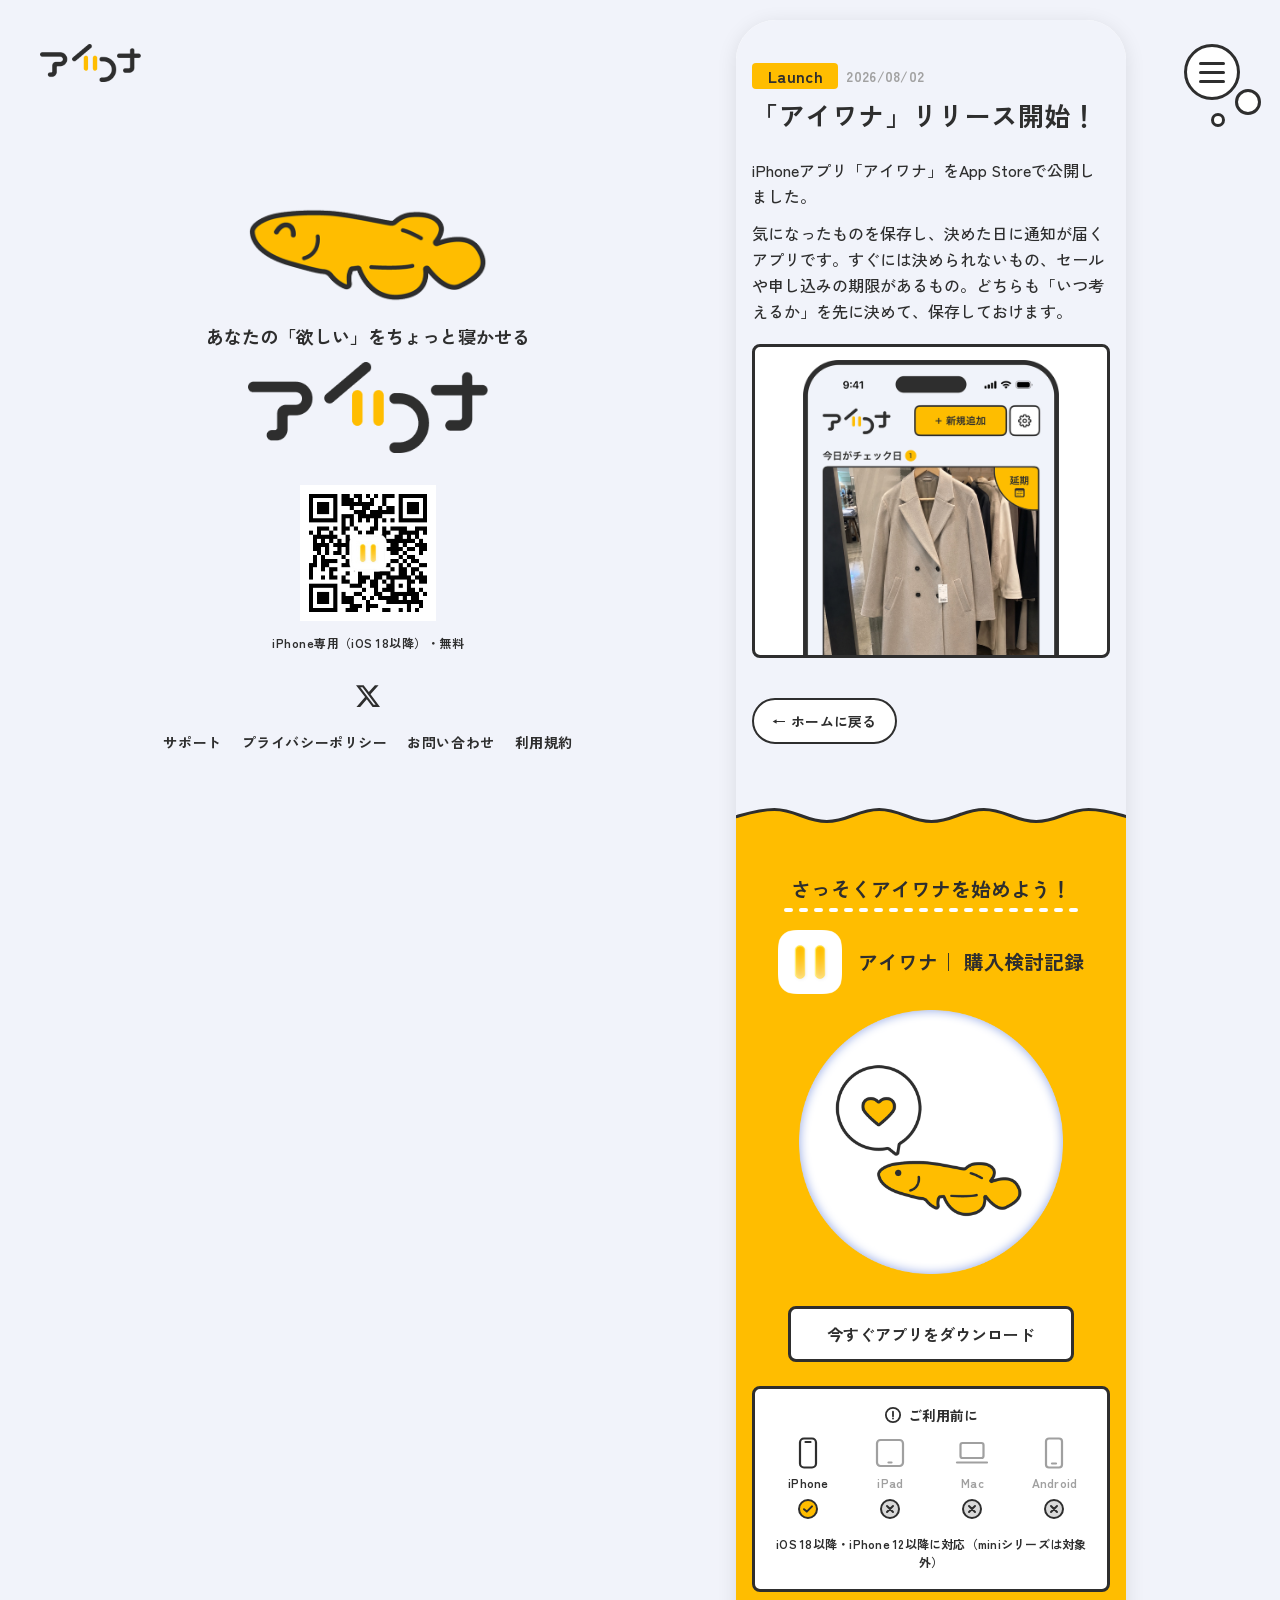
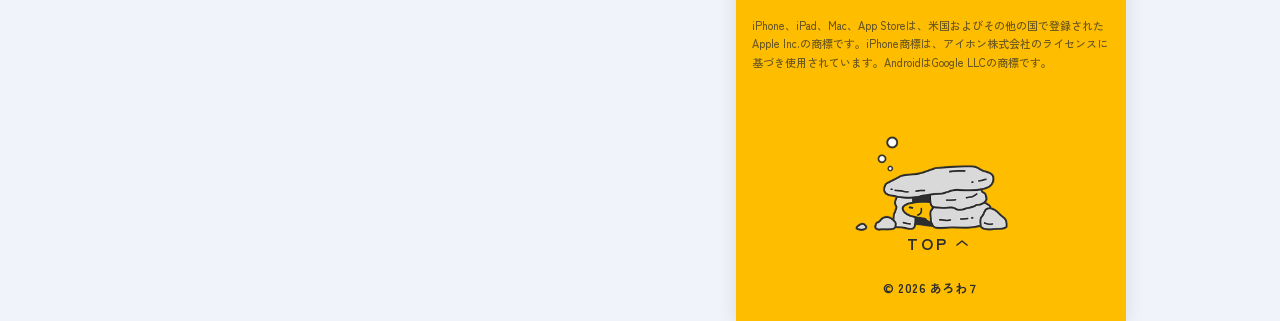
==== commit 718ebd10: "水草をやめ、ヘッダーのロゴを上に揃え、三本線の左上の泡を外す（v3.47 相当） Co-Authored-By: Claude Fable 5.1 <noreply@anthropic.com> Cl" ====
--- a/news-launch.html
+++ b/news-launch.html
@@ -4,7 +4,7 @@
 <meta charset="utf-8">
 <meta name="viewport" content="width=device-width, initial-scale=1">
 <title>「アイワナ」リリース開始！｜アイワナ公式サイト</title>
-<meta name="version" content="v3.45 2026-11-09">
+<meta name="version" content="v3.47 2026-11-09">
 <meta name="description" content="iPhoneアプリ「アイワナ」をApp Storeで公開しました。">
 <!-- OGP v3.45：SNSやチャットにURLを貼ったときのカード。公開版：og:url と og:image は GitHub Pages のURL。画像は img/ogp.png（1200×630・案B＝魚＋コピー＋ロゴ） -->
 <meta property="og:type" content="website">
@@ -23,7 +23,7 @@
 <link rel="preconnect" href="https://fonts.googleapis.com">
 <link rel="preconnect" href="https://fonts.gstatic.com" crossorigin>
 <link href="https://fonts.googleapis.com/css2?family=Zen+Kaku+Gothic+New:wght@500;700;900&amp;display=swap" rel="stylesheet">
-<link rel="stylesheet" href="css/style.css?v=3.45">
+<link rel="stylesheet" href="css/style.css?v=3.47">
 </head>
 <body>
 <div class="page">
@@ -44,10 +44,6 @@
 <div class="phdr">
  <a class="phdr-logo" href="index.html" data-goto aria-label="アイワナ公式サイトのトップへ"><img src="img/logo.png" alt="アイワナ"></a>
  <button class="burger phdr-burger" type="button" aria-label="メニューを開く" aria-expanded="false" data-open-menu><span></span><span></span><span></span><i class="bub"></i></button> <!-- v3.37：丸の周りに泡3つ（::before・::after・i.bub） -->
-</div>
-<!-- PC幅の背景：薄青の水槽。アロワナが左右から泳いで入ってくる -->
-<div class="bg-layer" aria-hidden="true">
- <img class="bg-plant" src="img/bg-plant.png" alt="" width="440" height="1402"> <!-- v3.37：水草（アセット47→v3.40でアセット48に。線が細い方）。PC幅の左下に固定。v3.39：1280px未満は本体と一緒に左へ動いて画面の外へ -->
 </div>
 <div class="layout">
 <!-- 左（PC幅だけ）v3.28〜：ADAYの構成。画面に固定した面に、魚（その場でふよふよ・口から泡）・キャッチコピー・ロゴ・QR。下にFOLLOW US -->
@@ -150,6 +146,6 @@
      <svg class="mnu-hem mnu-hem-v" viewBox="0 0 24 1676" preserveAspectRatio="xMinYMin slice" aria-hidden="true"><g transform="translate(24 0) rotate(90)"><path d="M0 13.5 C0.00 13.5 31.31 1.5 52.375 1.5 C73.44 1.5 83.69 13.5 104.75 13.5 C125.81 13.5 136.06 1.5 157.125 1.5 C178.19 1.5 188.44 13.5 209.50 13.5 C230.56 13.5 240.81 1.5 261.875 1.5 C282.94 1.5 293.19 13.5 314.25 13.5 C335.31 13.5 345.56 1.5 366.625 1.5 C387.69 1.5 397.94 13.5 419.00 13.5 C440.06 13.5 450.31 1.5 471.375 1.5 C492.44 1.5 502.69 13.5 523.75 13.5 C544.81 13.5 555.06 1.5 576.125 1.5 C597.19 1.5 607.44 13.5 628.50 13.5 C649.56 13.5 659.81 1.5 680.875 1.5 C701.94 1.5 712.19 13.5 733.25 13.5 C754.31 13.5 764.56 1.5 785.625 1.5 C806.69 1.5 816.94 13.5 838.00 13.5 C859.06 13.5 869.31 1.5 890.375 1.5 C911.44 1.5 921.69 13.5 942.75 13.5 C963.81 13.5 974.06 1.5 995.125 1.5 C1016.19 1.5 1026.44 13.5 1047.50 13.5 C1068.56 13.5 1078.81 1.5 1099.875 1.5 C1120.94 1.5 1131.19 13.5 1152.25 13.5 C1173.31 13.5 1183.56 1.5 1204.625 1.5 C1225.69 1.5 1235.94 13.5 1257.00 13.5 C1278.06 13.5 1288.31 1.5 1309.375 1.5 C1330.44 1.5 1340.69 13.5 1361.75 13.5 C1382.81 13.5 1393.06 1.5 1414.125 1.5 C1435.19 1.5 1445.44 13.5 1466.50 13.5 C1487.56 13.5 1497.81 1.5 1518.875 1.5 C1539.94 1.5 1550.19 13.5 1571.25 13.5 C1592.31 13.5 1602.56 1.5 1623.625 1.5 C1644.69 1.5 1654.94 13.5 1676.00 13.5 L1676 0 L0 0 Z" fill="#ffbd00"></path><path d="M0 13.5 C0.00 13.5 31.31 1.5 52.375 1.5 C73.44 1.5 83.69 13.5 104.75 13.5 C125.81 13.5 136.06 1.5 157.125 1.5 C178.19 1.5 188.44 13.5 209.50 13.5 C230.56 13.5 240.81 1.5 261.875 1.5 C282.94 1.5 293.19 13.5 314.25 13.5 C335.31 13.5 345.56 1.5 366.625 1.5 C387.69 1.5 397.94 13.5 419.00 13.5 C440.06 13.5 450.31 1.5 471.375 1.5 C492.44 1.5 502.69 13.5 523.75 13.5 C544.81 13.5 555.06 1.5 576.125 1.5 C597.19 1.5 607.44 13.5 628.50 13.5 C649.56 13.5 659.81 1.5 680.875 1.5 C701.94 1.5 712.19 13.5 733.25 13.5 C754.31 13.5 764.56 1.5 785.625 1.5 C806.69 1.5 816.94 13.5 838.00 13.5 C859.06 13.5 869.31 1.5 890.375 1.5 C911.44 1.5 921.69 13.5 942.75 13.5 C963.81 13.5 974.06 1.5 995.125 1.5 C1016.19 1.5 1026.44 13.5 1047.50 13.5 C1068.56 13.5 1078.81 1.5 1099.875 1.5 C1120.94 1.5 1131.19 13.5 1152.25 13.5 C1173.31 13.5 1183.56 1.5 1204.625 1.5 C1225.69 1.5 1235.94 13.5 1257.00 13.5 C1278.06 13.5 1288.31 1.5 1309.375 1.5 C1330.44 1.5 1340.69 13.5 1361.75 13.5 C1382.81 13.5 1393.06 1.5 1414.125 1.5 C1435.19 1.5 1445.44 13.5 1466.50 13.5 C1487.56 13.5 1497.81 1.5 1518.875 1.5 C1539.94 1.5 1550.19 13.5 1571.25 13.5 C1592.31 13.5 1602.56 1.5 1623.625 1.5 C1644.69 1.5 1654.94 13.5 1676.00 13.5" fill="none" stroke="#2e2e2e" stroke-width="3" vector-effect="non-scaling-stroke"></path></g></svg>
     </div>
 </div>
-<script src="js/main.js?v=3.45"></script>
+<script src="js/main.js?v=3.47"></script>
 </body>
 </html>
--- a/css/style.css
+++ b/css/style.css
@@ -21,7 +21,7 @@
 /* 骨格：スマホ幅は1列。PC幅は 両脇｜本体390px｜両脇 の3列＋下にフッター */
 .layout{position:relative;z-index:1;display:grid;grid-template-columns:minmax(0,1fr)}
 .col{position:relative;min-width:0;background:#ffffff;overflow-x:clip}
-.side,.bg-layer,.phdr{display:none}
+.side,.phdr{display:none}
 
 /* ===== 共通の部品 ===== */
 .eyebrow{margin:0;display:flex;align-items:center;gap:4px;font-size:14px;font-weight:700;letter-spacing:.12em;line-height:20px}
@@ -291,10 +291,7 @@
 /* ===== PC幅 v3.28（2026-11-09・ご主人様「ADAYみたいに」）=====
    構成：左＝画面に固定した面（魚・キャッチコピー・ロゴ・ダウンロード。下にFOLLOW US）／右寄り＝スマホ幅の本体390px（上の角丸40・影）／右端＝余白（画面幅の12%・ADAYの実測 278/2316）。背景は薄青のまま（泳ぐアロワナと泡も残す）。
    ADAYの実測（2316×1271）：右の本体440px・右余白278px・上20px・角丸48、左の面は sticky で画面の高さいっぱい、犬202×145→小さなコピー16px→ロゴ70px→ボタン340×82、下にSNS。ヘッダー＝ロゴ（左40px）＋白い丸の三本線56px（右40px・上44px）。メニュー＝右半分・角丸40px 0 0 40px・幕 rgba(0,0,0,.4)・0.3秒 cubic-bezier(.4,.4,0,1) */
-:root{--pc-right:clamp(128px, 12vw, 280px); /* 右の余白の最小を128px（v3.42。1000〜1066px で三本線の泡が本体から10px離れるように。1067px以上は12vwのまま） */
- /* 水草（v3.39）：高さは画面の64%（最大660px）。幅は画像の比（アセット48：440/1402＝0.3139。v3.40）。1280px以上は画面の左端から clamp(24px,3vw,64px)。1280px未満は本体の左端から698px左（＝1280pxのときの距離）に固定し、本体と一緒に左へ動いて画面の外へ出る */
- --plant-h:min(64vh, 660px); --plant-w:calc(min(64vh, 660px) * 0.3139); --plant-left:clamp(24px, 3vw, 64px); --plant-right:calc(var(--plant-left) + var(--plant-w))}
-@media (max-width:1279px){:root{--plant-left:calc(100vw - 390px - var(--pc-right) - 698px)}}
+:root{--pc-right:clamp(128px, 12vw, 280px)} /* 右の余白の最小は128px（v3.42。1000〜1066px で三本線の泡が本体から10px離れるように。1067px以上は12vw） */
 .page{padding-top:0;background:var(--blue)}
 .hdr{display:none}
 .layout{grid-template-columns:minmax(0,1fr) 390px var(--pc-right)}
@@ -302,8 +299,8 @@
 .fv,.art{border-radius:40px 40px 0 0}
 /* 左の面：画面に固定。中身は上下中央、FOLLOW US は下 */
 .side{display:block;position:relative}
-/* 左の面（v3.39）：中身（魚〜リンク）は「水草の右端〜本体の左端」の中央。水草が画面の外に出たら「画面の左端〜本体の左端」の中央 */
-.side-stack{position:fixed;top:0;left:0;bottom:0;width:calc(100% - 390px - var(--pc-right));box-sizing:border-box;padding:120px 0 60px max(0px, var(--plant-right));display:flex;flex-direction:column;align-items:center;justify-content:center}
+/* 左の面：中身（魚〜リンク）は面の中央（v3.47 で v3.38 までの形に戻した。水草はやめた） */
+.side-stack{position:fixed;top:0;left:0;bottom:0;width:calc(100% - 390px - var(--pc-right));box-sizing:border-box;padding:120px 40px 60px;display:flex;flex-direction:column;align-items:center;justify-content:center}
 .side.right .side-stack{display:none}
 .hero{display:flex;flex-direction:column;align-items:center;text-align:center}
 /* 魚（吹き出しなし・240px）：KVと同じふよふよ。口（左）から泡が3つ、上へ上がって消える（2.6秒・ずらして） */
@@ -325,22 +322,17 @@
 .hero-links{margin-top:24px;display:flex;flex-wrap:wrap;justify-content:center;gap:8px 20px}
 .hero-links a{position:relative;font-size:14px;font-weight:700;letter-spacing:.04em;line-height:20px;color:var(--ink);text-decoration:none} /* 14px（v3.41。v3.33〜は12px） */
 .side-card{width:100%;max-width:232px;box-sizing:border-box;background:#ffffff;border:2.5px solid var(--ink);border-radius:16px}
-/* 背景（v3.37）：薄青＋左下に水草（ご主人様のイラスト・アセット48）。泳ぐアロワナ3匹（v3.28〜v3.30）と下から上がる泡（〜v3.28）はやめ、v3.43 で要素ごと消した */
-.bg-layer{display:block;position:fixed;inset:0;z-index:0;pointer-events:none;overflow:hidden}
-.bg-plant{position:absolute;left:var(--plant-left);bottom:-6px;height:var(--plant-h);width:auto} /* v3.39：急に消さず、1280px未満は本体と一緒に左へ（.bg-layer の overflow:hidden で画面の外は切れる） */
-/* 消え際（v3.44・ご主人様 iPad 12.9縦で葉先だけ見えた）：見えている幅が全体の60%を切ったら薄くし始め、10%で0。割り算は tan(atan2()) で（iOS 15.4／Chrome 111 以降。未対応では今までどおり1） */
-.bg-plant{opacity:clamp(0, tan(atan2(var(--plant-right) - var(--plant-w) * 0.1, var(--plant-w) * 0.5)), 1)}
+/* 背景：薄青1色（v3.47。水草（v3.37〜v3.46）・泳ぐアロワナ3匹（v3.28〜v3.30）・下から上がる泡（〜v3.28）はすべてやめた） */
 /* PC幅のヘッダー（ADAY）：画面の幅いっぱい・背景なし。左にロゴ、右に白い丸の三本線。常に出ている（スクロールで隠さない）。メニュー（z25）より上に置き、×で閉じられるようにする */
-.phdr{position:fixed;top:0;left:0;right:0;z-index:30;display:flex;align-items:center;justify-content:space-between;padding:44px 40px;box-sizing:border-box;pointer-events:none}
+.phdr{position:fixed;top:0;left:0;right:0;z-index:30;display:flex;align-items:flex-start;justify-content:space-between;padding:44px 40px;box-sizing:border-box;pointer-events:none} /* v3.47：ロゴは三本線の上端（44px）に揃える（v3.46 までは丸の中心に揃えていて9px低かった） */
 .phdr.hide{transform:none}
 .phdr>*{pointer-events:auto}
 .phdr-logo{display:block;line-height:0}
 .phdr-logo img{width:101px;height:38px}
 .phdr-r{display:none}
 .phdr-burger{position:relative;width:56px;height:56px;border-radius:50%;background:#ffffff;border:3px solid var(--ink);box-sizing:border-box;padding:0;cursor:pointer;display:flex;flex-direction:column;align-items:center;justify-content:center;gap:6px}
-/* 泡3つ（v3.37・ご主人様の画像）：丸84px基準の位置を56pxに換算。左上22px・右下26px・下14px。線は丸・泡とも3px（v3.41。v3.38〜v3.40 は2.5px）、丸と泡・泡同士は少し離す（v3.38）。丸の縁より手前に描く。押せる範囲は丸だけ */
-.phdr-burger::before,.phdr-burger::after,.phdr-burger .bub{content:"";position:absolute;box-sizing:border-box;border-radius:50%;background:#ffffff;border:3px solid var(--ink);pointer-events:none}
-.phdr-burger::before{width:22px;height:22px;left:-22px;top:-14px}
+/* 泡（v3.37・ご主人様の画像）：丸84px基準の位置を56pxに換算。右下26px・下14px（左上の22pxは v3.47 で外した）。線は丸・泡とも3px（v3.41。v3.38〜v3.40 は2.5px）、丸と泡・泡同士は少し離す（v3.38）。丸の縁より手前に描く。押せる範囲は丸だけ */
+.phdr-burger::after,.phdr-burger .bub{content:"";position:absolute;box-sizing:border-box;border-radius:50%;background:#ffffff;border:3px solid var(--ink);pointer-events:none}
 .phdr-burger::after{width:26px;height:26px;left:48px;top:42px}
 .phdr-burger .bub{width:14px;height:14px;left:24px;top:66px}
 /* 三本線の線（PC幅）：3px（v3.40・ご主人様「もう1太く」。スマホ幅は2pxのまま）。×のときの寄せ幅は線3＋間6＝9px */
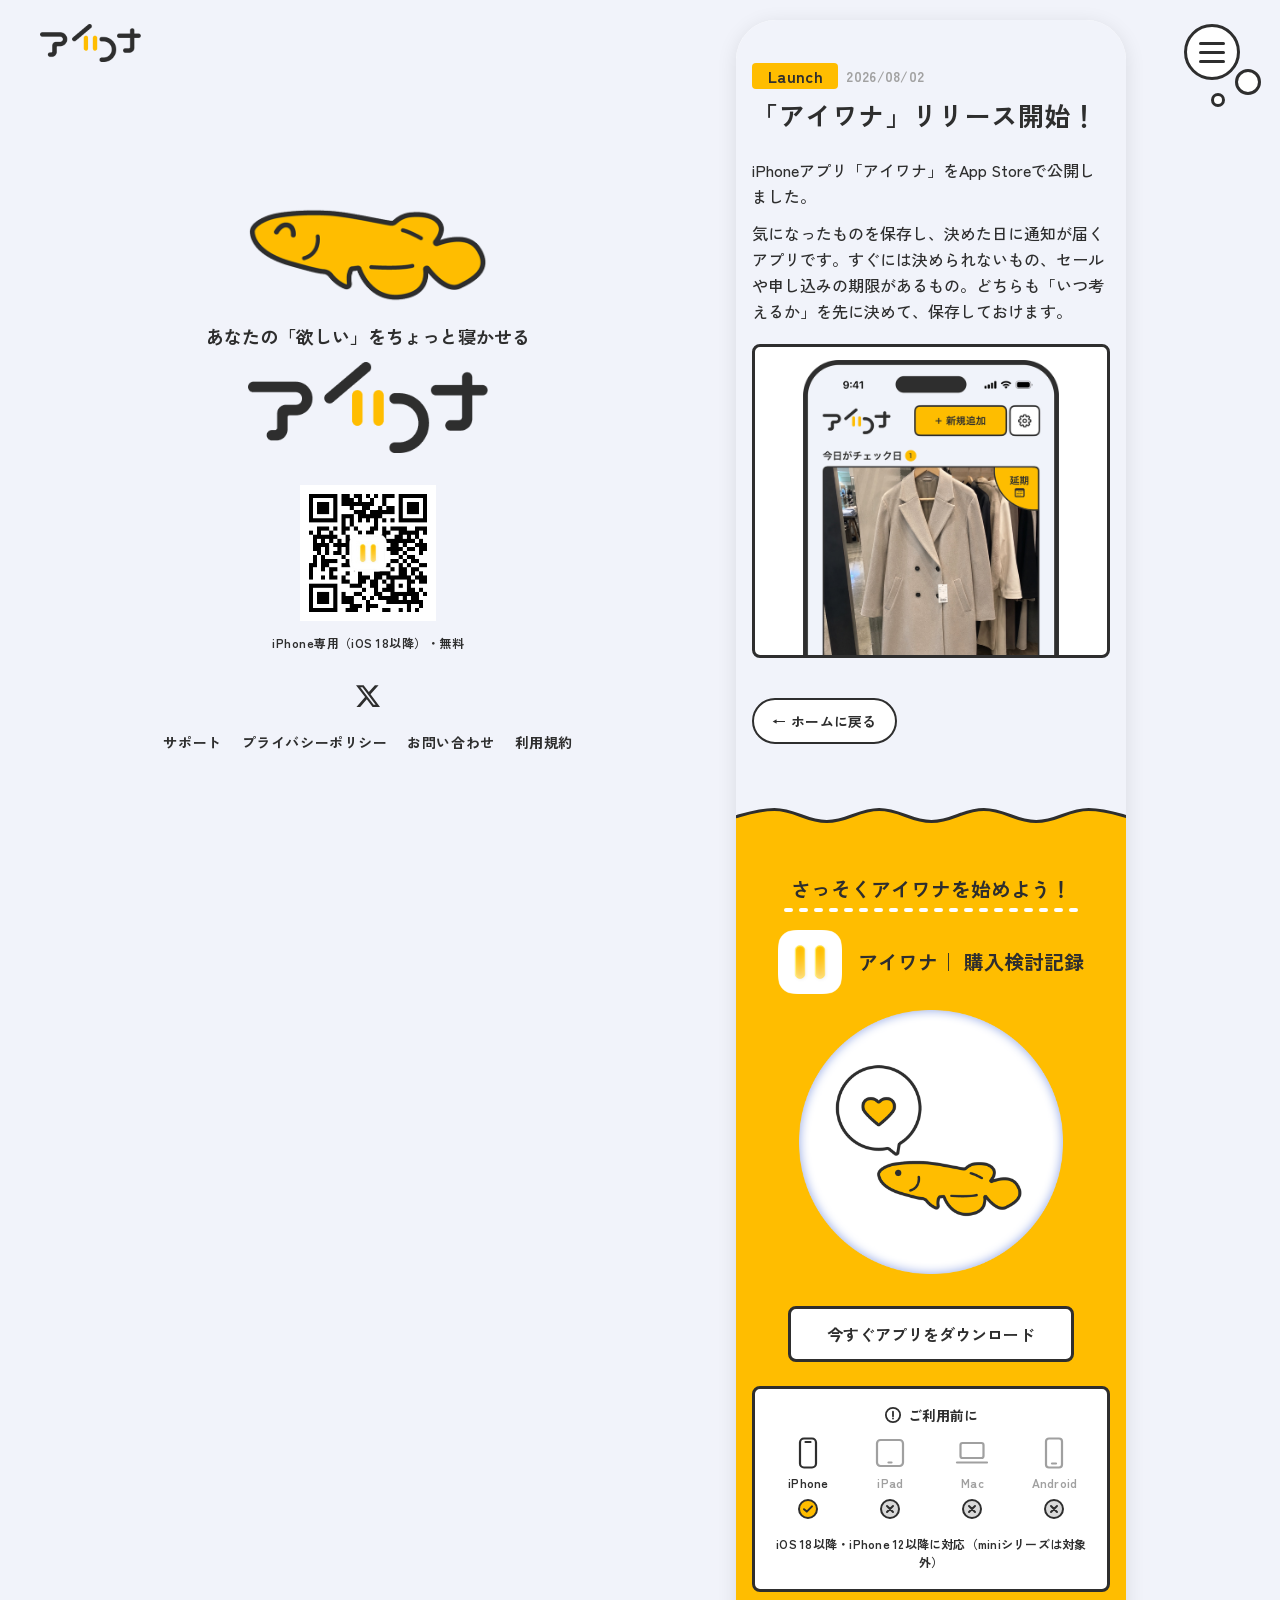
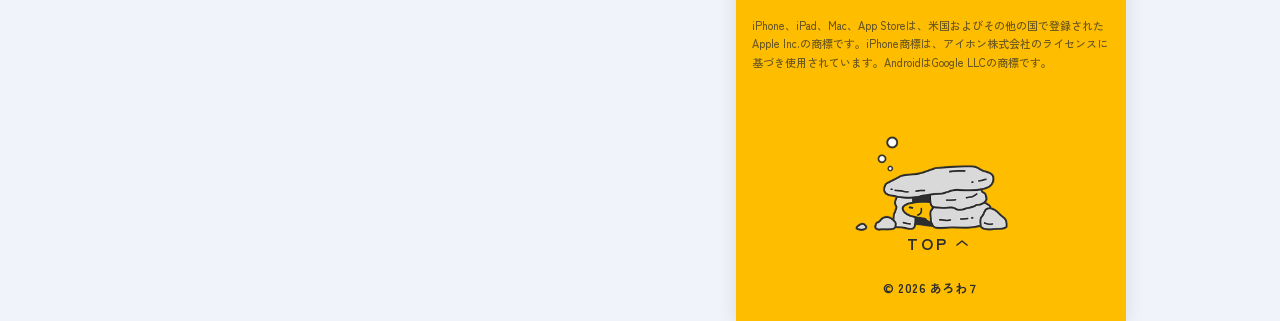
==== commit 255d2c41: "ヘッダーの上の余白を24pxに（v3.48 相当） Co-Authored-By: Claude Fable 5.1 <noreply@anthropic.com> Claude-Session: h" ====
--- a/news-launch.html
+++ b/news-launch.html
@@ -4,7 +4,7 @@
 <meta charset="utf-8">
 <meta name="viewport" content="width=device-width, initial-scale=1">
 <title>「アイワナ」リリース開始！｜アイワナ公式サイト</title>
-<meta name="version" content="v3.47 2026-11-09">
+<meta name="version" content="v3.48 2026-11-09">
 <meta name="description" content="iPhoneアプリ「アイワナ」をApp Storeで公開しました。">
 <!-- OGP v3.45：SNSやチャットにURLを貼ったときのカード。公開版：og:url と og:image は GitHub Pages のURL。画像は img/ogp.png（1200×630・案B＝魚＋コピー＋ロゴ） -->
 <meta property="og:type" content="website">
@@ -23,7 +23,7 @@
 <link rel="preconnect" href="https://fonts.googleapis.com">
 <link rel="preconnect" href="https://fonts.gstatic.com" crossorigin>
 <link href="https://fonts.googleapis.com/css2?family=Zen+Kaku+Gothic+New:wght@500;700;900&amp;display=swap" rel="stylesheet">
-<link rel="stylesheet" href="css/style.css?v=3.47">
+<link rel="stylesheet" href="css/style.css?v=3.48">
 </head>
 <body>
 <div class="page">
@@ -146,6 +146,6 @@
      <svg class="mnu-hem mnu-hem-v" viewBox="0 0 24 1676" preserveAspectRatio="xMinYMin slice" aria-hidden="true"><g transform="translate(24 0) rotate(90)"><path d="M0 13.5 C0.00 13.5 31.31 1.5 52.375 1.5 C73.44 1.5 83.69 13.5 104.75 13.5 C125.81 13.5 136.06 1.5 157.125 1.5 C178.19 1.5 188.44 13.5 209.50 13.5 C230.56 13.5 240.81 1.5 261.875 1.5 C282.94 1.5 293.19 13.5 314.25 13.5 C335.31 13.5 345.56 1.5 366.625 1.5 C387.69 1.5 397.94 13.5 419.00 13.5 C440.06 13.5 450.31 1.5 471.375 1.5 C492.44 1.5 502.69 13.5 523.75 13.5 C544.81 13.5 555.06 1.5 576.125 1.5 C597.19 1.5 607.44 13.5 628.50 13.5 C649.56 13.5 659.81 1.5 680.875 1.5 C701.94 1.5 712.19 13.5 733.25 13.5 C754.31 13.5 764.56 1.5 785.625 1.5 C806.69 1.5 816.94 13.5 838.00 13.5 C859.06 13.5 869.31 1.5 890.375 1.5 C911.44 1.5 921.69 13.5 942.75 13.5 C963.81 13.5 974.06 1.5 995.125 1.5 C1016.19 1.5 1026.44 13.5 1047.50 13.5 C1068.56 13.5 1078.81 1.5 1099.875 1.5 C1120.94 1.5 1131.19 13.5 1152.25 13.5 C1173.31 13.5 1183.56 1.5 1204.625 1.5 C1225.69 1.5 1235.94 13.5 1257.00 13.5 C1278.06 13.5 1288.31 1.5 1309.375 1.5 C1330.44 1.5 1340.69 13.5 1361.75 13.5 C1382.81 13.5 1393.06 1.5 1414.125 1.5 C1435.19 1.5 1445.44 13.5 1466.50 13.5 C1487.56 13.5 1497.81 1.5 1518.875 1.5 C1539.94 1.5 1550.19 13.5 1571.25 13.5 C1592.31 13.5 1602.56 1.5 1623.625 1.5 C1644.69 1.5 1654.94 13.5 1676.00 13.5 L1676 0 L0 0 Z" fill="#ffbd00"></path><path d="M0 13.5 C0.00 13.5 31.31 1.5 52.375 1.5 C73.44 1.5 83.69 13.5 104.75 13.5 C125.81 13.5 136.06 1.5 157.125 1.5 C178.19 1.5 188.44 13.5 209.50 13.5 C230.56 13.5 240.81 1.5 261.875 1.5 C282.94 1.5 293.19 13.5 314.25 13.5 C335.31 13.5 345.56 1.5 366.625 1.5 C387.69 1.5 397.94 13.5 419.00 13.5 C440.06 13.5 450.31 1.5 471.375 1.5 C492.44 1.5 502.69 13.5 523.75 13.5 C544.81 13.5 555.06 1.5 576.125 1.5 C597.19 1.5 607.44 13.5 628.50 13.5 C649.56 13.5 659.81 1.5 680.875 1.5 C701.94 1.5 712.19 13.5 733.25 13.5 C754.31 13.5 764.56 1.5 785.625 1.5 C806.69 1.5 816.94 13.5 838.00 13.5 C859.06 13.5 869.31 1.5 890.375 1.5 C911.44 1.5 921.69 13.5 942.75 13.5 C963.81 13.5 974.06 1.5 995.125 1.5 C1016.19 1.5 1026.44 13.5 1047.50 13.5 C1068.56 13.5 1078.81 1.5 1099.875 1.5 C1120.94 1.5 1131.19 13.5 1152.25 13.5 C1173.31 13.5 1183.56 1.5 1204.625 1.5 C1225.69 1.5 1235.94 13.5 1257.00 13.5 C1278.06 13.5 1288.31 1.5 1309.375 1.5 C1330.44 1.5 1340.69 13.5 1361.75 13.5 C1382.81 13.5 1393.06 1.5 1414.125 1.5 C1435.19 1.5 1445.44 13.5 1466.50 13.5 C1487.56 13.5 1497.81 1.5 1518.875 1.5 C1539.94 1.5 1550.19 13.5 1571.25 13.5 C1592.31 13.5 1602.56 1.5 1623.625 1.5 C1644.69 1.5 1654.94 13.5 1676.00 13.5" fill="none" stroke="#2e2e2e" stroke-width="3" vector-effect="non-scaling-stroke"></path></g></svg>
     </div>
 </div>
-<script src="js/main.js?v=3.47"></script>
+<script src="js/main.js?v=3.48"></script>
 </body>
 </html>
--- a/css/style.css
+++ b/css/style.css
@@ -324,7 +324,7 @@
 .side-card{width:100%;max-width:232px;box-sizing:border-box;background:#ffffff;border:2.5px solid var(--ink);border-radius:16px}
 /* 背景：薄青1色（v3.47。水草（v3.37〜v3.46）・泳ぐアロワナ3匹（v3.28〜v3.30）・下から上がる泡（〜v3.28）はすべてやめた） */
 /* PC幅のヘッダー（ADAY）：画面の幅いっぱい・背景なし。左にロゴ、右に白い丸の三本線。常に出ている（スクロールで隠さない）。メニュー（z25）より上に置き、×で閉じられるようにする */
-.phdr{position:fixed;top:0;left:0;right:0;z-index:30;display:flex;align-items:flex-start;justify-content:space-between;padding:44px 40px;box-sizing:border-box;pointer-events:none} /* v3.47：ロゴは三本線の上端（44px）に揃える（v3.46 までは丸の中心に揃えていて9px低かった） */
+.phdr{position:fixed;top:0;left:0;right:0;z-index:30;display:flex;align-items:flex-start;justify-content:space-between;padding:24px 40px 44px;box-sizing:border-box;pointer-events:none} /* v3.48：上24px（v3.47 までは ADAY の実測どおり44px。ご主人様「画面の上と間隔あいてるから詰めて」） */ /* v3.47：ロゴは三本線の上端（44px）に揃える（v3.46 までは丸の中心に揃えていて9px低かった） */
 .phdr.hide{transform:none}
 .phdr>*{pointer-events:auto}
 .phdr-logo{display:block;line-height:0}
